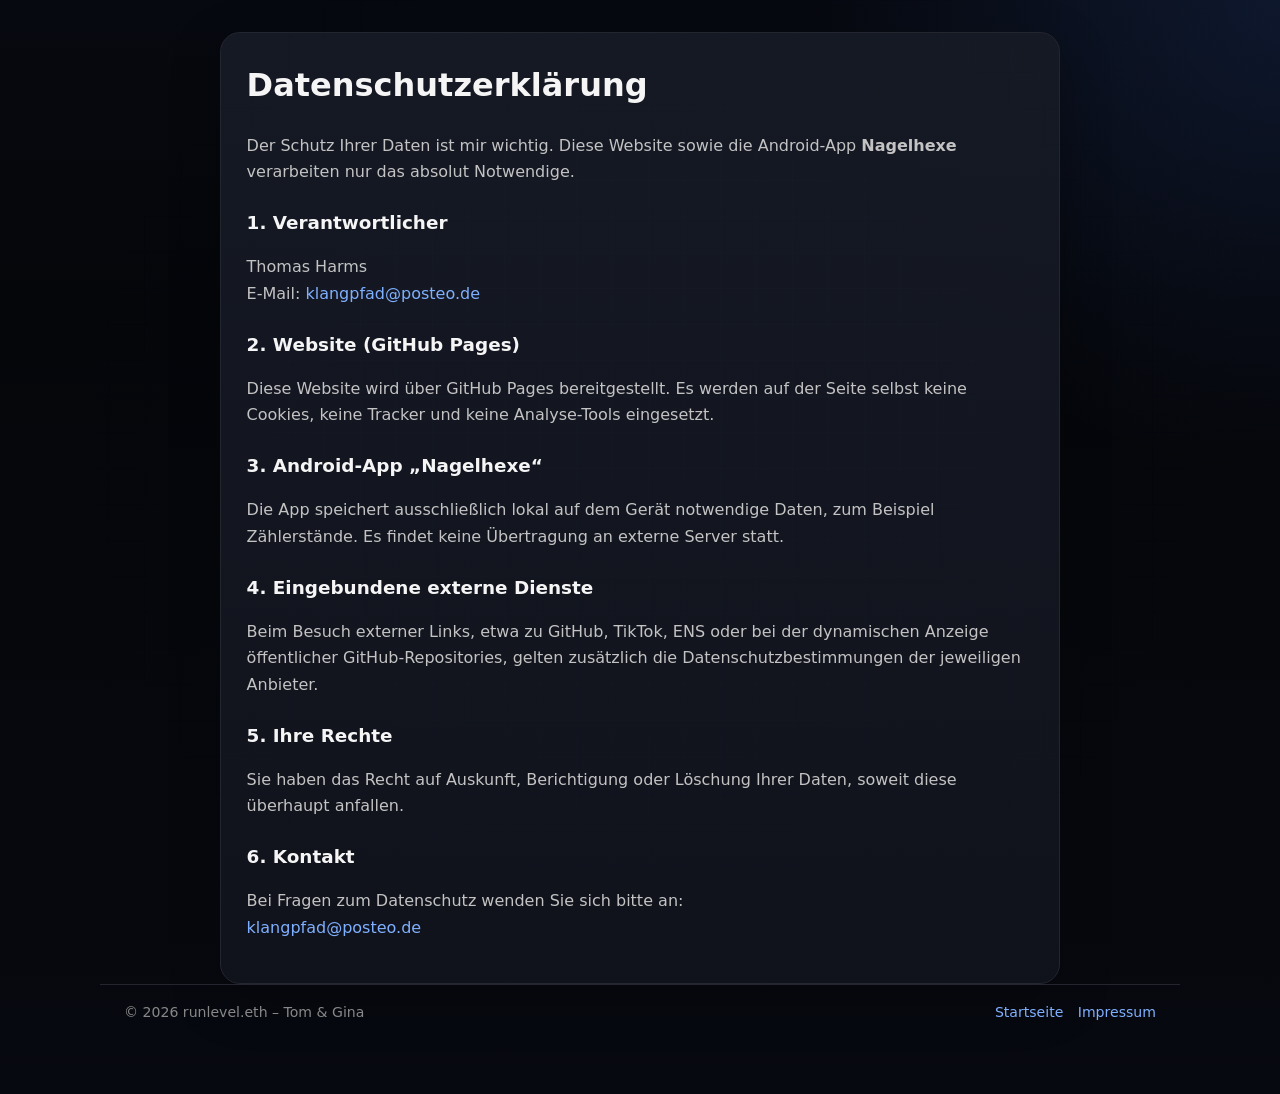
==== datenschutz.html @ 2c7cc748 "Add files via upload" ====
<!DOCTYPE html>
<html lang="de">
<head>
  <meta charset="UTF-8">
  <meta name="viewport" content="width=device-width, initial-scale=1">
  <title>Datenschutzerklärung – runlevel.eth</title>
  <meta name="robots" content="noindex,follow">
  <link rel="stylesheet" href="style.css">
</head>
<body class="legal">
  <div class="box">
    <h1>Datenschutzerklärung</h1>

    <p>
      Der Schutz Ihrer Daten ist mir wichtig. Diese Website sowie die Android-App <strong>Nagelhexe</strong> verarbeiten nur das absolut Notwendige.
    </p>

    <h2>1. Verantwortlicher</h2>
    <p>
      Thomas Harms<br>
      E-Mail: <a href="mailto:klangpfad@posteo.de">klangpfad@posteo.de</a>
    </p>

    <h2>2. Website (GitHub Pages)</h2>
    <p>
      Diese Website wird über GitHub Pages bereitgestellt. Es werden auf der Seite selbst keine Cookies, keine Tracker und keine Analyse-Tools eingesetzt.
    </p>

    <h2>3. Android-App „Nagelhexe“</h2>
    <p>
      Die App speichert ausschließlich lokal auf dem Gerät notwendige Daten, zum Beispiel Zählerstände. Es findet keine Übertragung an externe Server statt.
    </p>

    <h2>4. Eingebundene externe Dienste</h2>
    <p>
      Beim Besuch externer Links, etwa zu GitHub, TikTok, ENS oder bei der dynamischen Anzeige öffentlicher GitHub-Repositories, gelten zusätzlich die Datenschutzbestimmungen der jeweiligen Anbieter.
    </p>

    <h2>5. Ihre Rechte</h2>
    <p>
      Sie haben das Recht auf Auskunft, Berichtigung oder Löschung Ihrer Daten, soweit diese überhaupt anfallen.
    </p>

    <h2>6. Kontakt</h2>
    <p>
      Bei Fragen zum Datenschutz wenden Sie sich bitte an:<br>
      <a href="mailto:klangpfad@posteo.de">klangpfad@posteo.de</a>
    </p>
  </div>

  <footer>
    <div class="footer-row">
      <div>© <span id="year"></span> runlevel.eth – Tom &amp; Gina</div>
      <div class="footer-links">
        <a href="index.html">Startseite</a>
        <a href="impressum.html">Impressum</a>
      </div>
    </div>
  </footer>

  <script>
    document.getElementById('year').textContent = new Date().getFullYear();
  </script>
</body>
</html>
---- style.css ----
:root {
  --bg: #05060a;
  --bg-soft: #0b0e17;
  --panel: #11131c;
  --panel-2: #161a25;
  --line: #23252f;
  --text: #f5f5f5;
  --muted: #c3c3c3;
  --muted-2: #8f95a3;
  --accent: #7fb0ff;
  --accent-strong: #3f82ff;
  --glow: rgba(63, 130, 255, 0.18);
  --shadow: 0 16px 50px rgba(0, 0, 0, 0.25);
}

* {
  box-sizing: border-box;
}

html {
  scroll-behavior: smooth;
}

body {
  margin: 0;
  font-family: system-ui, -apple-system, BlinkMacSystemFont, "Segoe UI", sans-serif;
  background:
    radial-gradient(circle at top right, rgba(63, 130, 255, 0.12), transparent 28%),
    linear-gradient(180deg, #070910 0%, var(--bg) 28%, #070910 100%);
  color: var(--text);
}

body::before {
  content: "";
  position: fixed;
  inset: 0;
  pointer-events: none;
  background-image:
    linear-gradient(rgba(127, 176, 255, 0.045) 1px, transparent 1px),
    linear-gradient(90deg, rgba(127, 176, 255, 0.045) 1px, transparent 1px);
  background-size: 36px 36px;
  mask-image: radial-gradient(circle at center, black 38%, transparent 85%);
  opacity: 0.55;
}

header {
  position: relative;
  padding: 3rem 1.5rem 2rem;
  max-width: 1080px;
  margin: 0 auto;
  display: flex;
  flex-wrap: wrap;
  align-items: center;
  gap: 2.2rem;
}

.hero-text {
  flex: 1 1 320px;
}

.hero-text h1 {
  font-size: clamp(2.4rem, 6vw, 4rem);
  line-height: 1.03;
  letter-spacing: -0.03em;
  margin: 0 0 0.75rem;
}

.hero-text p {
  margin: 0.45rem 0;
  color: var(--muted);
  max-width: 60ch;
}

.hero-copy {
  font-size: 1.06rem;
}

.hero-actions,
.meta-row,
.card .links,
.contact-links,
.footer-links {
  display: flex;
  flex-wrap: wrap;
  gap: 0.75rem;
  align-items: center;
}

.hero-actions {
  margin-top: 1.2rem;
}

.badge,
.button,
.meta-pill,
.mini-tag,
.tag {
  display: inline-flex;
  align-items: center;
  gap: 0.4rem;
  border-radius: 999px;
  text-decoration: none;
}

.badge {
  padding: 0.25rem 0.8rem;
  border: 1px solid var(--accent-strong);
  font-size: 0.8rem;
  margin-bottom: 0.8rem;
  color: #c7d9ff;
  background: rgba(63, 130, 255, 0.08);
}

.button {
  padding: 0.68rem 1rem;
  border: 1px solid var(--line);
  color: var(--text);
  background: rgba(255, 255, 255, 0.02);
}

.button.primary {
  background: linear-gradient(135deg, rgba(63, 130, 255, 0.18), rgba(63, 130, 255, 0.08));
  border-color: rgba(127, 176, 255, 0.3);
}

.meta-row {
  margin-top: 1.4rem;
}

.meta-pill {
  padding: 0.42rem 0.75rem;
  font-size: 0.83rem;
  color: var(--muted);
  border: 1px solid var(--line);
  background: rgba(255, 255, 255, 0.02);
}

.hero-image {
  position: relative;
  flex: 0 0 260px;
  width: min(320px, 100%);
  border-radius: 28px;
  overflow: hidden;
  border: 1px solid rgba(127, 176, 255, 0.16);
  background: radial-gradient(circle at top, rgba(63, 130, 255, 0.22), #05060a 70%);
  box-shadow: var(--shadow);
}

.hero-image::after {
  content: "online";
  position: absolute;
  top: 14px;
  right: 14px;
  padding: 0.28rem 0.65rem;
  border-radius: 999px;
  background: rgba(5, 6, 10, 0.72);
  border: 1px solid rgba(127, 176, 255, 0.2);
  color: #d7e5ff;
  font-size: 0.76rem;
  backdrop-filter: blur(8px);
}

.hero-image img {
  display: block;
  width: 100%;
  height: auto;
}

main {
  max-width: 1080px;
  margin: 0 auto;
  padding: 0 1.5rem 3rem;
}

section {
  margin: 2rem 0;
}

.section-head {
  display: flex;
  justify-content: space-between;
  align-items: end;
  gap: 1rem;
  flex-wrap: wrap;
  margin-bottom: 0.9rem;
}

h2 {
  font-size: 1.5rem;
  margin: 0;
}

.section-note {
  color: var(--muted-2);
  font-size: 0.95rem;
}

.grid,
.stats,
.github-grid {
  display: grid;
  gap: 1.2rem;
}

.grid {
  grid-template-columns: repeat(auto-fit, minmax(240px, 1fr));
}

.stats {
  grid-template-columns: repeat(auto-fit, minmax(180px, 1fr));
}

.github-grid {
  grid-template-columns: repeat(auto-fit, minmax(260px, 1fr));
}

.card,
.terminal,
.repo-card,
.box {
  border-radius: 20px;
  background: linear-gradient(180deg, rgba(22, 26, 37, 0.95), rgba(17, 19, 28, 0.95));
  border: 1px solid var(--line);
  box-shadow: var(--shadow);
}

.card,
.repo-card {
  padding: 1.15rem 1.2rem;
}

.card h3,
.repo-card h3 {
  margin-top: 0;
  margin-bottom: 0.45rem;
  font-size: 1.08rem;
}

.card p,
.repo-card p,
.box p,
.box li {
  color: var(--muted);
}

.tag,
.mini-tag {
  padding: 0.2rem 0.55rem;
  background: rgba(255, 255, 255, 0.04);
  font-size: 0.76rem;
  color: #b6b6b6;
  margin-top: 0.45rem;
  border: 1px solid rgba(255, 255, 255, 0.04);
}

.mini-tag {
  margin-top: 0;
}

.card,
.repo-card,
.button,
.badge,
.meta-pill,
.tag,
.mini-tag,
.hero-image {
  transition: transform 0.18s ease, border-color 0.18s ease, background-color 0.18s ease, color 0.18s ease;
}

.card:hover,
.repo-card:hover,
.hero-image:hover {
  transform: translateY(-2px);
  border-color: rgba(127, 176, 255, 0.32);
}

.terminal {
  overflow: hidden;
}

.terminal-top {
  display: flex;
  align-items: center;
  justify-content: space-between;
  padding: 0.75rem 1rem;
  border-bottom: 1px solid var(--line);
  background: rgba(255, 255, 255, 0.02);
}

.terminal-dots {
  display: flex;
  gap: 0.35rem;
}

.terminal-dots span {
  width: 11px;
  height: 11px;
  border-radius: 50%;
  background: rgba(255, 255, 255, 0.16);
}

.terminal-title {
  font-size: 0.82rem;
  color: var(--muted-2);
}

.terminal-body {
  margin: 0;
  padding: 1.1rem 1rem 1.25rem;
  font: 0.95rem/1.75 "SFMono-Regular", Consolas, "Liberation Mono", Menlo, monospace;
  color: #d9e7ff;
  white-space: pre-wrap;
}

.prompt {
  color: #86b4ff;
}

.stats .card p {
  margin: 0.2rem 0 0;
}

.stat-value {
  font-size: 1.65rem;
  font-weight: 700;
  color: var(--text);
}

.muted {
  color: var(--muted-2);
}

.repo-card .repo-top {
  display: flex;
  justify-content: space-between;
  gap: 0.8rem;
  align-items: start;
  margin-bottom: 0.45rem;
}

.repo-meta {
  display: flex;
  flex-wrap: wrap;
  gap: 0.5rem;
  margin-top: 0.8rem;
}

.contact-card {
  display: grid;
  gap: 0.8rem;
}

.contact-card p {
  margin: 0;
}

footer {
  border-top: 1px solid var(--line);
  padding: 1rem 1.5rem 2.4rem;
  max-width: 1080px;
  margin: 0 auto;
  font-size: 0.88rem;
  color: #888;
}

.footer-row {
  display: flex;
  flex-wrap: wrap;
  gap: 0.8rem;
  align-items: center;
  justify-content: space-between;
}

.footer-links {
  gap: 0.9rem;
}

a {
  color: var(--accent);
  text-decoration: none;
}

a:hover {
  color: #a9c6ff;
  text-decoration: underline;
  text-decoration-thickness: 2px;
}

a:focus-visible {
  outline: 2px solid var(--accent-strong);
  outline-offset: 3px;
  border-radius: 4px;
}

body.legal {
  padding: 2rem 1rem;
  line-height: 1.65;
}

body.legal::before {
  opacity: 0.3;
}

.box {
  max-width: 840px;
  margin: 0 auto;
  padding: 1.6rem;
}

.box h1 {
  margin-top: 0;
}

.box h2 {
  margin-top: 1.4rem;
  font-size: 1.15rem;
}

.box ul {
  padding-left: 1.25rem;
}

.small {
  font-size: 0.92rem;
}

@media (max-width: 720px) {
  header {
    padding-top: 2rem;
  }

  .footer-row,
  .section-head,
  .repo-card .repo-top {
    align-items: flex-start;
  }
}

@media (prefers-reduced-motion: reduce) {
  html {
    scroll-behavior: auto;
  }

  *,
  *::before,
  *::after {
    transition: none !important;
  }
}
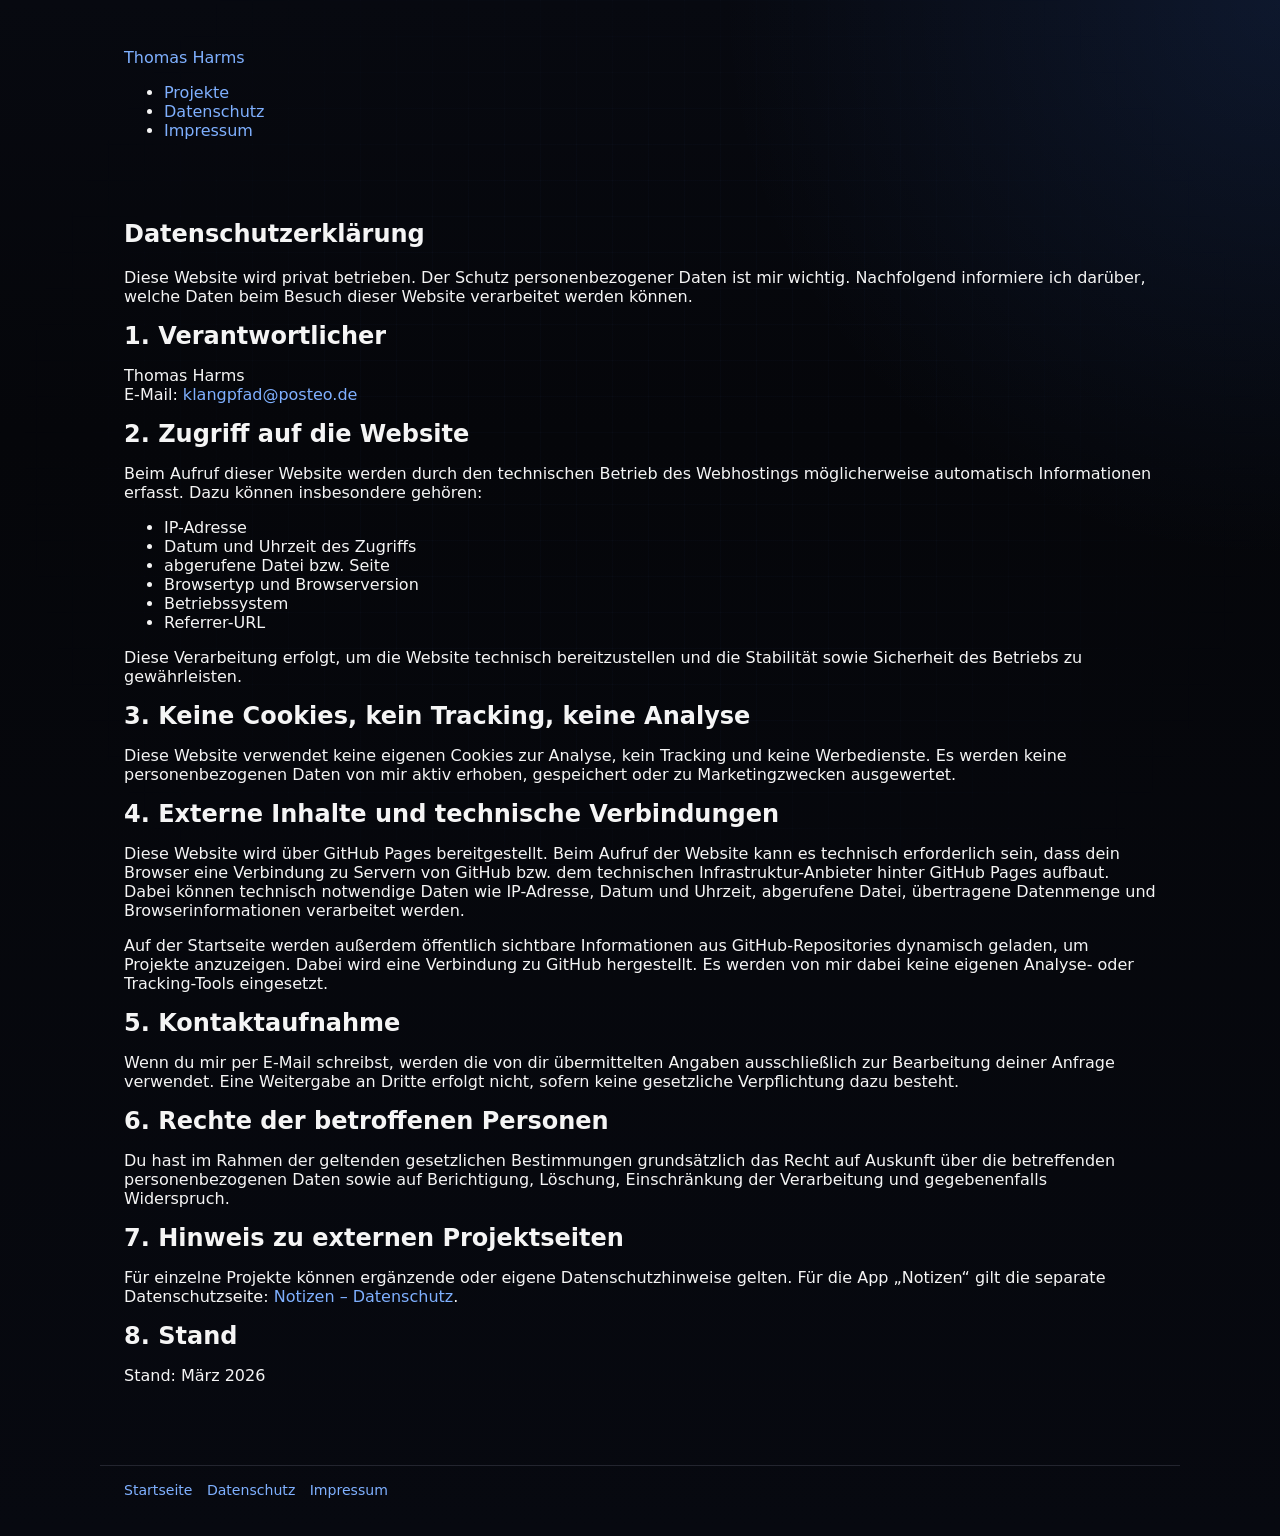
==== commit 0fac8bf4: "Add files via upload" ====
--- a/datenschutz.html
+++ b/datenschutz.html
@@ -2,64 +2,116 @@
 <html lang="de">
 <head>
   <meta charset="UTF-8">
-  <meta name="viewport" content="width=device-width, initial-scale=1">
-  <title>Datenschutzerklärung – runlevel.eth</title>
-  <meta name="robots" content="noindex,follow">
+  <meta name="viewport" content="width=device-width, initial-scale=1.0">
+  <title>Datenschutz – Thomas Harms</title>
+  <meta name="description" content="Datenschutzhinweise zur privaten Website von Thomas Harms.">
   <link rel="stylesheet" href="style.css">
 </head>
-<body class="legal">
-  <div class="box">
-    <h1>Datenschutzerklärung</h1>
+<body>
+  <header class="site-header">
+    <div class="container">
+      <nav class="site-nav" aria-label="Hauptnavigation">
+        <a class="logo" href="index.html">Thomas Harms</a>
+        <ul class="nav-links">
+          <li><a href="index.html#projekte">Projekte</a></li>
+          <li><a href="datenschutz.html" aria-current="page">Datenschutz</a></li>
+          <li><a href="impressum.html">Impressum</a></li>
+        </ul>
+      </nav>
+    </div>
+  </header>
 
-    <p>
-      Der Schutz Ihrer Daten ist mir wichtig. Diese Website sowie die Android-App <strong>Nagelhexe</strong> verarbeiten nur das absolut Notwendige.
-    </p>
+  <main class="container content-page">
+    <section class="panel">
+      <h1>Datenschutzerklärung</h1>
 
-    <h2>1. Verantwortlicher</h2>
-    <p>
-      Thomas Harms<br>
-      E-Mail: <a href="mailto:klangpfad@posteo.de">klangpfad@posteo.de</a>
-    </p>
+      <p>
+        Diese Website wird privat betrieben. Der Schutz personenbezogener Daten ist mir wichtig.
+        Nachfolgend informiere ich darüber, welche Daten beim Besuch dieser Website
+        verarbeitet werden können.
+      </p>
 
-    <h2>2. Website (GitHub Pages)</h2>
-    <p>
-      Diese Website wird über GitHub Pages bereitgestellt. Es werden auf der Seite selbst keine Cookies, keine Tracker und keine Analyse-Tools eingesetzt.
-    </p>
+      <h2>1. Verantwortlicher</h2>
+      <p>
+        Thomas Harms<br>
+        E-Mail:
+        <a href="mailto:klangpfad@posteo.de">klangpfad@posteo.de</a>
+      </p>
 
-    <h2>3. Android-App „Nagelhexe“</h2>
-    <p>
-      Die App speichert ausschließlich lokal auf dem Gerät notwendige Daten, zum Beispiel Zählerstände. Es findet keine Übertragung an externe Server statt.
-    </p>
+      <h2>2. Zugriff auf die Website</h2>
+      <p>
+        Beim Aufruf dieser Website werden durch den technischen Betrieb des Webhostings
+        möglicherweise automatisch Informationen erfasst. Dazu können insbesondere gehören:
+      </p>
 
-    <h2>4. Eingebundene externe Dienste</h2>
-    <p>
-      Beim Besuch externer Links, etwa zu GitHub, TikTok, ENS oder bei der dynamischen Anzeige öffentlicher GitHub-Repositories, gelten zusätzlich die Datenschutzbestimmungen der jeweiligen Anbieter.
-    </p>
+      <ul>
+        <li>IP-Adresse</li>
+        <li>Datum und Uhrzeit des Zugriffs</li>
+        <li>abgerufene Datei bzw. Seite</li>
+        <li>Browsertyp und Browserversion</li>
+        <li>Betriebssystem</li>
+        <li>Referrer-URL</li>
+      </ul>
 
-    <h2>5. Ihre Rechte</h2>
-    <p>
-      Sie haben das Recht auf Auskunft, Berichtigung oder Löschung Ihrer Daten, soweit diese überhaupt anfallen.
-    </p>
+      <p>
+        Diese Verarbeitung erfolgt, um die Website technisch bereitzustellen und die Stabilität
+        sowie Sicherheit des Betriebs zu gewährleisten.
+      </p>
 
-    <h2>6. Kontakt</h2>
-    <p>
-      Bei Fragen zum Datenschutz wenden Sie sich bitte an:<br>
-      <a href="mailto:klangpfad@posteo.de">klangpfad@posteo.de</a>
-    </p>
-  </div>
+      <h2>3. Keine Cookies, kein Tracking, keine Analyse</h2>
+      <p>
+        Diese Website verwendet keine eigenen Cookies zur Analyse, kein Tracking und keine
+        Werbedienste. Es werden keine personenbezogenen Daten von mir aktiv erhoben,
+        gespeichert oder zu Marketingzwecken ausgewertet.
+      </p>
 
-  <footer>
-    <div class="footer-row">
-      <div>© <span id="year"></span> runlevel.eth – Tom &amp; Gina</div>
-      <div class="footer-links">
-        <a href="index.html">Startseite</a>
-        <a href="impressum.html">Impressum</a>
-      </div>
+      <h2>4. Externe Inhalte und technische Verbindungen</h2>
+      <p>
+        Diese Website wird über GitHub Pages bereitgestellt. Beim Aufruf der Website
+        kann es technisch erforderlich sein, dass dein Browser eine Verbindung zu Servern
+        von GitHub bzw. dem technischen Infrastruktur-Anbieter hinter GitHub Pages aufbaut.
+        Dabei können technisch notwendige Daten wie IP-Adresse, Datum und Uhrzeit,
+        abgerufene Datei, übertragene Datenmenge und Browserinformationen verarbeitet werden.
+      </p>
+
+      <p>
+        Auf der Startseite werden außerdem öffentlich sichtbare Informationen aus GitHub-Repositories
+        dynamisch geladen, um Projekte anzuzeigen. Dabei wird eine Verbindung zu GitHub hergestellt.
+        Es werden von mir dabei keine eigenen Analyse- oder Tracking-Tools eingesetzt.
+      </p>
+
+      <h2>5. Kontaktaufnahme</h2>
+      <p>
+        Wenn du mir per E-Mail schreibst, werden die von dir übermittelten Angaben ausschließlich
+        zur Bearbeitung deiner Anfrage verwendet. Eine Weitergabe an Dritte erfolgt nicht,
+        sofern keine gesetzliche Verpflichtung dazu besteht.
+      </p>
+
+      <h2>6. Rechte der betroffenen Personen</h2>
+      <p>
+        Du hast im Rahmen der geltenden gesetzlichen Bestimmungen grundsätzlich das Recht auf
+        Auskunft über die betreffenden personenbezogenen Daten sowie auf Berichtigung,
+        Löschung, Einschränkung der Verarbeitung und gegebenenfalls Widerspruch.
+      </p>
+
+      <h2>7. Hinweis zu externen Projektseiten</h2>
+      <p>
+        Für einzelne Projekte können ergänzende oder eigene Datenschutzhinweise gelten.
+        Für die App „Notizen“ gilt die separate Datenschutzseite:
+        <a href="notizen-datenschutz.html">Notizen – Datenschutz</a>.
+      </p>
+
+      <h2>8. Stand</h2>
+      <p>Stand: März 2026</p>
+    </section>
+  </main>
+
+  <footer class="site-footer">
+    <div class="container footer-links">
+      <a href="index.html">Startseite</a>
+      <a href="datenschutz.html" aria-current="page">Datenschutz</a>
+      <a href="impressum.html">Impressum</a>
     </div>
   </footer>
-
-  <script>
-    document.getElementById('year').textContent = new Date().getFullYear();
-  </script>
 </body>
-</html>
+</html>
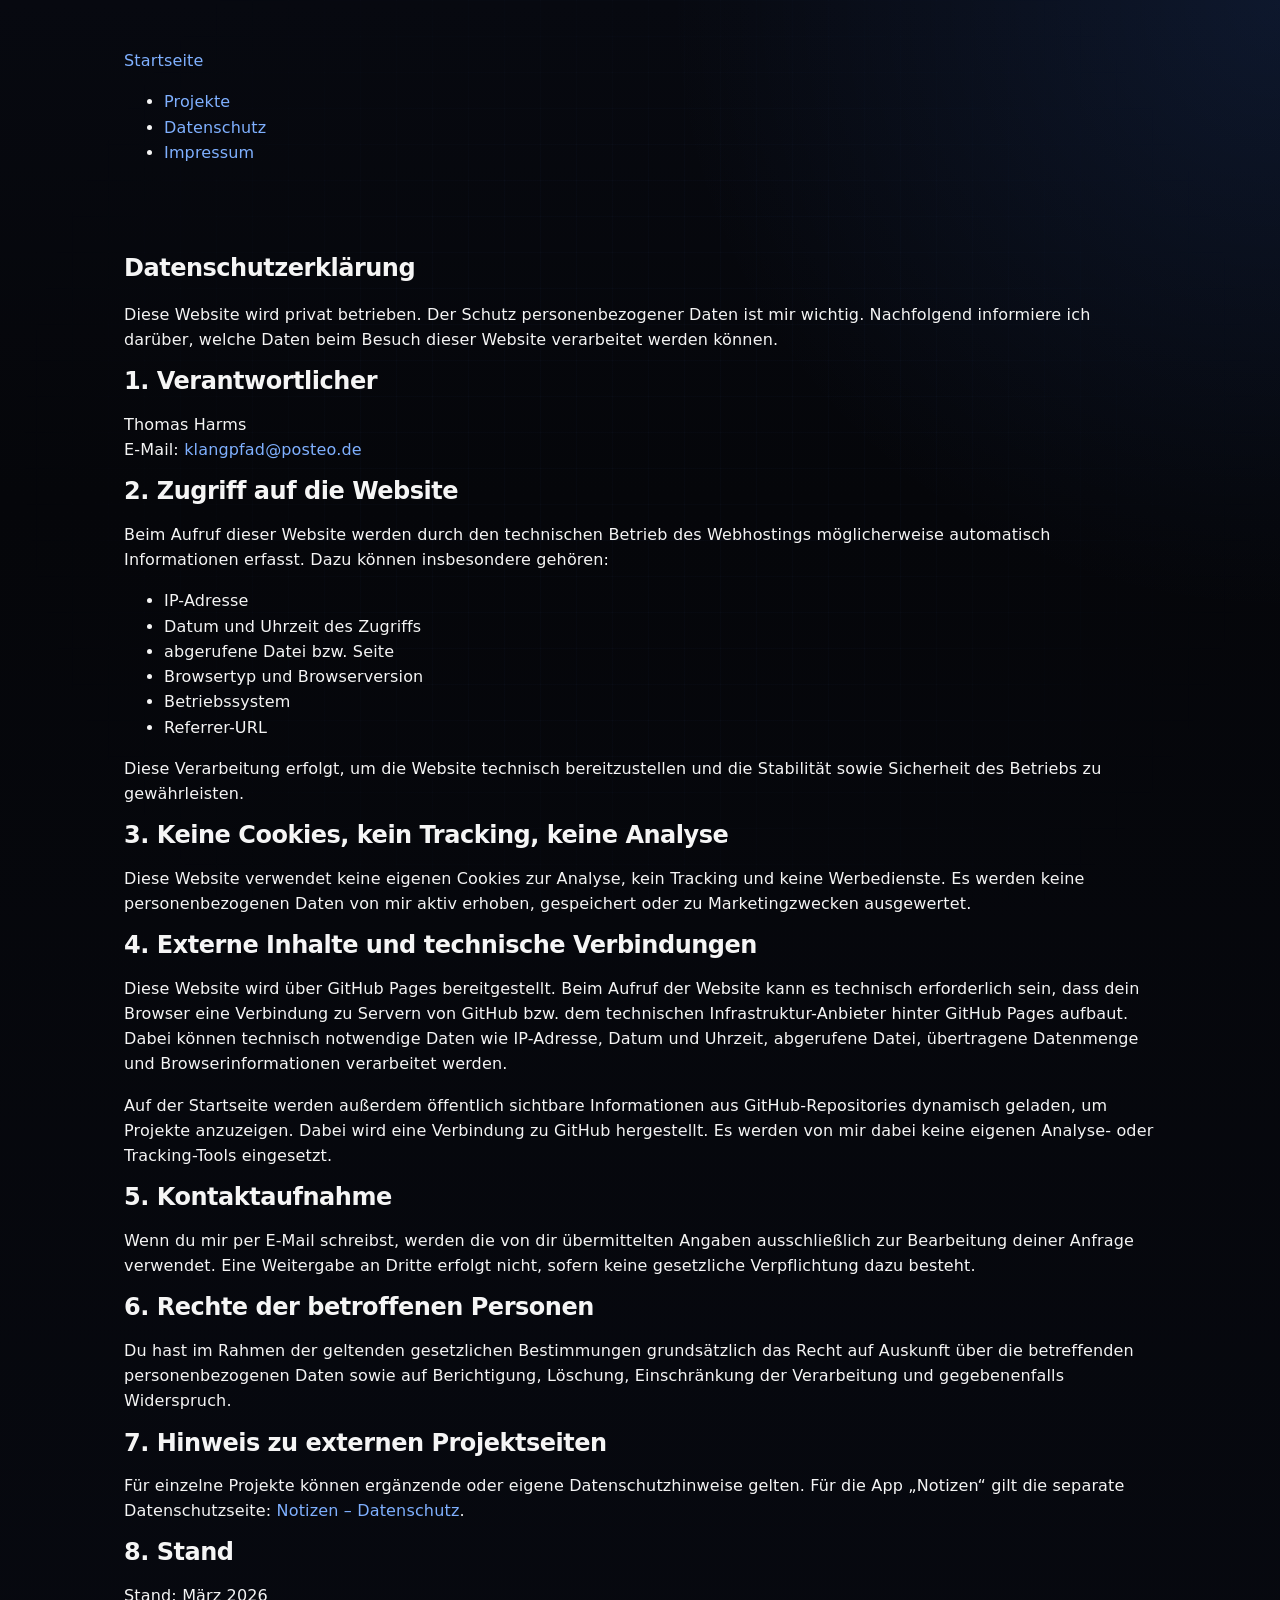
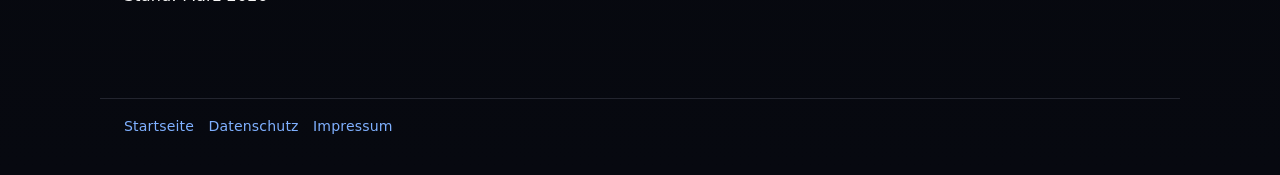
==== commit c384e79c: "Add files via upload" ====
--- a/datenschutz.html
+++ b/datenschutz.html
@@ -11,7 +11,7 @@
   <header class="site-header">
     <div class="container">
       <nav class="site-nav" aria-label="Hauptnavigation">
-        <a class="logo" href="index.html">Thomas Harms</a>
+        <a class="logo" href="index.html">Startseite</a>
         <ul class="nav-links">
           <li><a href="index.html#projekte">Projekte</a></li>
           <li><a href="datenschutz.html" aria-current="page">Datenschutz</a></li>
--- a/style.css
+++ b/style.css
@@ -1,450 +1,865 @@
-:root {
-  --bg: #05060a;
-  --bg-soft: #0b0e17;
-  --panel: #11131c;
-  --panel-2: #161a25;
-  --line: #23252f;
-  --text: #f5f5f5;
-  --muted: #c3c3c3;
-  --muted-2: #8f95a3;
-  --accent: #7fb0ff;
-  --accent-strong: #3f82ff;
-  --glow: rgba(63, 130, 255, 0.18);
-  --shadow: 0 16px 50px rgba(0, 0, 0, 0.25);
-}
-
-* {
-  box-sizing: border-box;
-}
-
-html {
-  scroll-behavior: smooth;
-}
-
-body {
-  margin: 0;
-  font-family: system-ui, -apple-system, BlinkMacSystemFont, "Segoe UI", sans-serif;
-  background:
-    radial-gradient(circle at top right, rgba(63, 130, 255, 0.12), transparent 28%),
-    linear-gradient(180deg, #070910 0%, var(--bg) 28%, #070910 100%);
-  color: var(--text);
-}
-
-body::before {
-  content: "";
-  position: fixed;
-  inset: 0;
-  pointer-events: none;
-  background-image:
-    linear-gradient(rgba(127, 176, 255, 0.045) 1px, transparent 1px),
-    linear-gradient(90deg, rgba(127, 176, 255, 0.045) 1px, transparent 1px);
-  background-size: 36px 36px;
-  mask-image: radial-gradient(circle at center, black 38%, transparent 85%);
-  opacity: 0.55;
-}
-
-header {
-  position: relative;
-  padding: 3rem 1.5rem 2rem;
-  max-width: 1080px;
-  margin: 0 auto;
-  display: flex;
-  flex-wrap: wrap;
-  align-items: center;
-  gap: 2.2rem;
-}
-
-.hero-text {
-  flex: 1 1 320px;
-}
-
-.hero-text h1 {
-  font-size: clamp(2.4rem, 6vw, 4rem);
-  line-height: 1.03;
-  letter-spacing: -0.03em;
-  margin: 0 0 0.75rem;
-}
-
-.hero-text p {
-  margin: 0.45rem 0;
-  color: var(--muted);
-  max-width: 60ch;
-}
-
-.hero-copy {
-  font-size: 1.06rem;
-}
-
-.hero-actions,
-.meta-row,
-.card .links,
-.contact-links,
-.footer-links {
-  display: flex;
-  flex-wrap: wrap;
-  gap: 0.75rem;
-  align-items: center;
-}
-
-.hero-actions {
-  margin-top: 1.2rem;
-}
-
-.badge,
-.button,
-.meta-pill,
-.mini-tag,
-.tag {
-  display: inline-flex;
-  align-items: center;
-  gap: 0.4rem;
-  border-radius: 999px;
-  text-decoration: none;
-}
-
-.badge {
-  padding: 0.25rem 0.8rem;
-  border: 1px solid var(--accent-strong);
-  font-size: 0.8rem;
-  margin-bottom: 0.8rem;
-  color: #c7d9ff;
-  background: rgba(63, 130, 255, 0.08);
-}
-
-.button {
-  padding: 0.68rem 1rem;
-  border: 1px solid var(--line);
-  color: var(--text);
-  background: rgba(255, 255, 255, 0.02);
-}
-
-.button.primary {
-  background: linear-gradient(135deg, rgba(63, 130, 255, 0.18), rgba(63, 130, 255, 0.08));
-  border-color: rgba(127, 176, 255, 0.3);
-}
-
-.meta-row {
-  margin-top: 1.4rem;
-}
-
-.meta-pill {
-  padding: 0.42rem 0.75rem;
-  font-size: 0.83rem;
-  color: var(--muted);
-  border: 1px solid var(--line);
-  background: rgba(255, 255, 255, 0.02);
-}
-
-.hero-image {
-  position: relative;
-  flex: 0 0 260px;
-  width: min(320px, 100%);
-  border-radius: 28px;
-  overflow: hidden;
-  border: 1px solid rgba(127, 176, 255, 0.16);
-  background: radial-gradient(circle at top, rgba(63, 130, 255, 0.22), #05060a 70%);
-  box-shadow: var(--shadow);
-}
-
-.hero-image::after {
-  content: "online";
-  position: absolute;
-  top: 14px;
-  right: 14px;
-  padding: 0.28rem 0.65rem;
-  border-radius: 999px;
-  background: rgba(5, 6, 10, 0.72);
-  border: 1px solid rgba(127, 176, 255, 0.2);
-  color: #d7e5ff;
-  font-size: 0.76rem;
-  backdrop-filter: blur(8px);
-}
-
-.hero-image img {
-  display: block;
-  width: 100%;
-  height: auto;
-}
-
-main {
-  max-width: 1080px;
-  margin: 0 auto;
-  padding: 0 1.5rem 3rem;
-}
-
-section {
-  margin: 2rem 0;
-}
-
-.section-head {
-  display: flex;
-  justify-content: space-between;
-  align-items: end;
-  gap: 1rem;
-  flex-wrap: wrap;
-  margin-bottom: 0.9rem;
-}
-
-h2 {
-  font-size: 1.5rem;
-  margin: 0;
-}
-
-.section-note {
-  color: var(--muted-2);
-  font-size: 0.95rem;
-}
-
-.grid,
-.stats,
-.github-grid {
-  display: grid;
-  gap: 1.2rem;
-}
-
-.grid {
-  grid-template-columns: repeat(auto-fit, minmax(240px, 1fr));
-}
-
-.stats {
-  grid-template-columns: repeat(auto-fit, minmax(180px, 1fr));
-}
-
-.github-grid {
-  grid-template-columns: repeat(auto-fit, minmax(260px, 1fr));
-}
-
-.card,
-.terminal,
-.repo-card,
-.box {
-  border-radius: 20px;
-  background: linear-gradient(180deg, rgba(22, 26, 37, 0.95), rgba(17, 19, 28, 0.95));
-  border: 1px solid var(--line);
-  box-shadow: var(--shadow);
-}
-
-.card,
-.repo-card {
-  padding: 1.15rem 1.2rem;
-}
-
-.card h3,
-.repo-card h3 {
-  margin-top: 0;
-  margin-bottom: 0.45rem;
-  font-size: 1.08rem;
-}
-
-.card p,
-.repo-card p,
-.box p,
-.box li {
-  color: var(--muted);
-}
-
-.tag,
-.mini-tag {
-  padding: 0.2rem 0.55rem;
-  background: rgba(255, 255, 255, 0.04);
-  font-size: 0.76rem;
-  color: #b6b6b6;
-  margin-top: 0.45rem;
-  border: 1px solid rgba(255, 255, 255, 0.04);
-}
-
-.mini-tag {
-  margin-top: 0;
-}
-
-.card,
-.repo-card,
-.button,
-.badge,
-.meta-pill,
-.tag,
-.mini-tag,
-.hero-image {
-  transition: transform 0.18s ease, border-color 0.18s ease, background-color 0.18s ease, color 0.18s ease;
-}
-
-.card:hover,
-.repo-card:hover,
-.hero-image:hover {
-  transform: translateY(-2px);
-  border-color: rgba(127, 176, 255, 0.32);
-}
-
-.terminal {
-  overflow: hidden;
-}
-
-.terminal-top {
-  display: flex;
-  align-items: center;
-  justify-content: space-between;
-  padding: 0.75rem 1rem;
-  border-bottom: 1px solid var(--line);
-  background: rgba(255, 255, 255, 0.02);
-}
-
-.terminal-dots {
-  display: flex;
-  gap: 0.35rem;
-}
-
-.terminal-dots span {
-  width: 11px;
-  height: 11px;
-  border-radius: 50%;
-  background: rgba(255, 255, 255, 0.16);
-}
-
-.terminal-title {
-  font-size: 0.82rem;
-  color: var(--muted-2);
-}
-
-.terminal-body {
-  margin: 0;
-  padding: 1.1rem 1rem 1.25rem;
-  font: 0.95rem/1.75 "SFMono-Regular", Consolas, "Liberation Mono", Menlo, monospace;
-  color: #d9e7ff;
-  white-space: pre-wrap;
-}
-
-.prompt {
-  color: #86b4ff;
-}
-
-.stats .card p {
-  margin: 0.2rem 0 0;
-}
-
-.stat-value {
-  font-size: 1.65rem;
-  font-weight: 700;
-  color: var(--text);
-}
-
-.muted {
-  color: var(--muted-2);
-}
-
-.repo-card .repo-top {
-  display: flex;
-  justify-content: space-between;
-  gap: 0.8rem;
-  align-items: start;
-  margin-bottom: 0.45rem;
-}
-
-.repo-meta {
-  display: flex;
-  flex-wrap: wrap;
-  gap: 0.5rem;
-  margin-top: 0.8rem;
-}
-
-.contact-card {
-  display: grid;
-  gap: 0.8rem;
-}
-
-.contact-card p {
-  margin: 0;
-}
-
-footer {
-  border-top: 1px solid var(--line);
-  padding: 1rem 1.5rem 2.4rem;
-  max-width: 1080px;
-  margin: 0 auto;
-  font-size: 0.88rem;
-  color: #888;
-}
-
-.footer-row {
-  display: flex;
-  flex-wrap: wrap;
-  gap: 0.8rem;
-  align-items: center;
-  justify-content: space-between;
-}
-
-.footer-links {
-  gap: 0.9rem;
-}
-
-a {
-  color: var(--accent);
-  text-decoration: none;
-}
-
-a:hover {
-  color: #a9c6ff;
-  text-decoration: underline;
-  text-decoration-thickness: 2px;
-}
-
-a:focus-visible {
-  outline: 2px solid var(--accent-strong);
-  outline-offset: 3px;
-  border-radius: 4px;
-}
-
-body.legal {
-  padding: 2rem 1rem;
-  line-height: 1.65;
-}
-
-body.legal::before {
-  opacity: 0.3;
-}
-
-.box {
-  max-width: 840px;
-  margin: 0 auto;
-  padding: 1.6rem;
-}
-
-.box h1 {
-  margin-top: 0;
-}
-
-.box h2 {
-  margin-top: 1.4rem;
-  font-size: 1.15rem;
-}
-
-.box ul {
-  padding-left: 1.25rem;
-}
-
-.small {
-  font-size: 0.92rem;
-}
-
-@media (max-width: 720px) {
-  header {
-    padding-top: 2rem;
-  }
-
-  .footer-row,
-  .section-head,
-  .repo-card .repo-top {
-    align-items: flex-start;
-  }
-}
-
-@media (prefers-reduced-motion: reduce) {
-  html {
-    scroll-behavior: auto;
-  }
-
-  *,
-  *::before,
-  *::after {
-    transition: none !important;
-  }
-}
+:root {
+  --bg: #05060a;
+  --bg-soft: #0b0e17;
+  --panel: #11131c;
+  --panel-2: #161a25;
+  --line: #23252f;
+  --text: #f5f5f5;
+  --muted: #c2cad8;
+  --muted-2: #98a0af;
+  --accent: #7fb0ff;
+  --accent-strong: #3f82ff;
+  --glow: rgba(63, 130, 255, 0.18);
+  --shadow: 0 16px 50px rgba(0, 0, 0, 0.25);
+  --mouse-x: 50vw;
+  --mouse-y: 50vh;
+}
+
+* {
+  box-sizing: border-box;
+}
+
+html {
+  scroll-behavior: smooth;
+}
+
+body {
+  margin: 0;
+  font-family: system-ui, -apple-system, BlinkMacSystemFont, "Segoe UI", sans-serif;
+  line-height: 1.58;
+  letter-spacing: 0.01em;
+  text-rendering: optimizeLegibility;
+  -webkit-font-smoothing: antialiased;
+  -moz-osx-font-smoothing: grayscale;
+  background:
+    radial-gradient(circle at top right, rgba(63, 130, 255, 0.12), transparent 28%),
+    linear-gradient(180deg, #070910 0%, var(--bg) 28%, #070910 100%);
+  color: var(--text);
+}
+
+body::before {
+  content: "";
+  position: fixed;
+  inset: 0;
+  pointer-events: none;
+  background-image:
+    linear-gradient(rgba(127, 176, 255, 0.045) 1px, transparent 1px),
+    linear-gradient(90deg, rgba(127, 176, 255, 0.045) 1px, transparent 1px);
+  background-size: 36px 36px;
+  mask-image: radial-gradient(circle at center, black 38%, transparent 85%);
+  opacity: 0.55;
+  z-index: 0;
+}
+
+body::after {
+  content: "";
+  position: fixed;
+  inset: 0;
+  pointer-events: none;
+  background: radial-gradient(
+    560px circle at var(--mouse-x) var(--mouse-y),
+    rgba(127, 176, 255, 0.08),
+    transparent 42%
+  );
+  opacity: 0;
+  transition: opacity 0.3s ease;
+  z-index: 0;
+}
+
+body.js-enhanced.has-fine-pointer:hover::after {
+  opacity: 1;
+}
+
+header,
+main,
+footer,
+#runlevel-console {
+  position: relative;
+  z-index: 1;
+}
+
+header {
+  position: relative;
+  padding: 3rem 1.5rem 2rem;
+  max-width: 1080px;
+  margin: 0 auto;
+  display: flex;
+  flex-wrap: wrap;
+  align-items: center;
+  gap: 2.2rem;
+}
+
+.hero-text {
+  flex: 1 1 320px;
+}
+
+.hero-text h1 {
+  font-size: clamp(2.4rem, 6vw, 4rem);
+  line-height: 1.03;
+  letter-spacing: -0.03em;
+  margin: 0 0 0.75rem;
+}
+
+.hero-text p {
+  margin: 0.5rem 0;
+  color: var(--muted);
+  max-width: 60ch;
+  line-height: 1.68;
+}
+
+.hero-copy {
+  font-size: 1.08rem;
+  line-height: 1.72;
+  color: #d7dfec;
+}
+
+.hero-actions,
+.meta-row,
+.card .links,
+.repo-card .links,
+.contact-links,
+.footer-links {
+  display: flex;
+  flex-wrap: wrap;
+  gap: 0.75rem;
+  align-items: center;
+}
+
+.hero-actions {
+  margin-top: 1.2rem;
+}
+
+.badge,
+.button,
+.meta-pill,
+.mini-tag,
+.tag {
+  display: inline-flex;
+  align-items: center;
+  gap: 0.4rem;
+  border-radius: 999px;
+  text-decoration: none;
+}
+
+.badge {
+  padding: 0.25rem 0.8rem;
+  border: 1px solid var(--accent-strong);
+  font-size: 0.8rem;
+  margin-bottom: 0.8rem;
+  color: #c7d9ff;
+  background: rgba(63, 130, 255, 0.08);
+}
+
+.button {
+  padding: 0.68rem 1rem;
+  border: 1px solid var(--line);
+  color: var(--text);
+  background: rgba(255, 255, 255, 0.02);
+}
+
+.button.primary {
+  background: linear-gradient(135deg, rgba(63, 130, 255, 0.18), rgba(63, 130, 255, 0.08));
+  border-color: rgba(127, 176, 255, 0.3);
+}
+
+.meta-row {
+  margin-top: 1.4rem;
+}
+
+.meta-pill {
+  padding: 0.42rem 0.75rem;
+  font-size: 0.83rem;
+  color: var(--muted);
+  border: 1px solid var(--line);
+  background: rgba(255, 255, 255, 0.02);
+}
+
+.hero-image {
+  position: relative;
+  flex: 0 0 280px;
+  width: min(320px, 100%);
+  border-radius: 28px;
+  overflow: hidden;
+  border: 1px solid rgba(127, 176, 255, 0.16);
+  background: radial-gradient(circle at top, rgba(63, 130, 255, 0.22), #05060a 70%);
+  box-shadow: var(--shadow);
+}
+
+.hero-image::after {
+  content: "online";
+  position: absolute;
+  top: 12px;
+  right: 12px;
+  padding: 0.28rem 0.65rem;
+  border-radius: 999px;
+  background: rgba(5, 6, 10, 0.72);
+  border: 1px solid rgba(127, 176, 255, 0.2);
+  color: #d7e5ff;
+  font-size: 0.76rem;
+  backdrop-filter: blur(8px);
+}
+
+.hero-image img {
+  display: block;
+  width: 100%;
+  height: auto;
+}
+
+main {
+  max-width: 1080px;
+  margin: 0 auto;
+  padding: 0 1.5rem 3rem;
+}
+
+section {
+  margin: 2.6rem 0;
+}
+
+.js-enhanced .reveal-on-scroll {
+  opacity: 0;
+  transform: translateY(18px);
+  transition:
+    opacity 0.65s ease,
+    transform 0.65s ease;
+}
+
+.js-enhanced .reveal-on-scroll.visible {
+  opacity: 1;
+  transform: translateY(0);
+}
+
+.section-head {
+  display: flex;
+  justify-content: space-between;
+  align-items: end;
+  gap: 1rem;
+  flex-wrap: wrap;
+  margin-bottom: 1.1rem;
+}
+
+h1,
+h2,
+h3 {
+  letter-spacing: -0.02em;
+  line-height: 1.14;
+}
+
+h2 {
+  font-size: 1.5rem;
+  margin: 0;
+}
+
+h3 {
+  line-height: 1.24;
+}
+
+.section-note {
+  color: var(--muted-2);
+  font-size: 0.95rem;
+  letter-spacing: 0.01em;
+}
+
+.grid,
+.stats,
+.github-grid,
+.soundtrack-grid {
+  display: grid;
+  gap: 1.2rem;
+}
+
+.grid {
+  grid-template-columns: repeat(auto-fit, minmax(240px, 1fr));
+  align-items: stretch;
+}
+
+.stats {
+  grid-template-columns: repeat(auto-fit, minmax(180px, 1fr));
+}
+
+.github-grid {
+  grid-template-columns: repeat(auto-fit, minmax(260px, 1fr));
+}
+
+.soundtrack-grid {
+  grid-template-columns: repeat(auto-fit, minmax(240px, 1fr));
+  align-items: stretch;
+}
+
+.card,
+.terminal,
+.repo-card,
+.box {
+  border-radius: 20px;
+  background: linear-gradient(180deg, rgba(22, 26, 37, 0.95), rgba(17, 19, 28, 0.95));
+  border: 1px solid var(--line);
+  box-shadow: var(--shadow);
+}
+
+.card,
+.repo-card {
+  padding: 1.15rem 1.2rem;
+}
+
+.grid .card,
+.soundtrack-grid .card,
+.repo-card {
+  display: flex;
+  flex-direction: column;
+  min-height: 220px;
+  height: 100%;
+}
+
+.card h3,
+.repo-card h3 {
+  margin-top: 0;
+  margin-bottom: 0.45rem;
+  font-size: 1.08rem;
+}
+
+.card p,
+.repo-card p,
+.box p,
+.box li {
+  color: var(--muted);
+  line-height: 1.66;
+}
+
+.card p,
+.repo-card p {
+  max-width: 58ch;
+}
+
+.quote-box p {
+  max-width: none;
+}
+
+.grid .card p,
+.soundtrack-grid .card p {
+  line-height: 1.66;
+}
+
+.grid .card p:not(.links),
+.soundtrack-grid .card p:not(.links) {
+  margin-bottom: 0.75rem;
+}
+
+.grid .card p.links {
+  margin-top: auto;
+  margin-bottom: 0.45rem;
+}
+
+.grid .card .tag {
+  margin-top: 0;
+}
+
+.tag,
+.mini-tag {
+  padding: 0.16rem 0.5rem;
+  background: rgba(255, 255, 255, 0.025);
+  font-size: 0.72rem;
+  letter-spacing: 0.02em;
+  color: var(--muted-2);
+  margin-top: 0.45rem;
+  border: 1px solid rgba(255, 255, 255, 0.035);
+}
+
+.mini-tag {
+  margin-top: 0;
+}
+
+.card .links a,
+.repo-card .links a {
+  display: inline-flex;
+  align-items: center;
+  gap: 0.35rem;
+  padding: 0.34rem 0.7rem;
+  border: 1px solid var(--line);
+  border-radius: 999px;
+  background: rgba(255, 255, 255, 0.02);
+  color: var(--accent);
+  text-decoration: none;
+  transition:
+    transform 0.18s ease,
+    border-color 0.18s ease,
+    background-color 0.18s ease,
+    color 0.18s ease;
+}
+
+.card .links a:hover,
+.repo-card .links a:hover {
+  color: #a9c6ff;
+  text-decoration: none;
+  border-color: rgba(127, 176, 255, 0.28);
+  background: rgba(127, 176, 255, 0.06);
+  transform: translateY(-1px);
+}
+
+.card .links a:focus-visible,
+.repo-card .links a:focus-visible {
+  outline: 2px solid var(--accent-strong);
+  outline-offset: 3px;
+}
+
+.card,
+.repo-card,
+.button,
+.badge,
+.meta-pill,
+.tag,
+.mini-tag,
+.hero-image {
+  transition:
+    transform 0.22s ease,
+    border-color 0.22s ease,
+    background-color 0.22s ease,
+    color 0.22s ease,
+    box-shadow 0.22s ease;
+}
+
+.card,
+.repo-card {
+  position: relative;
+  overflow: hidden;
+}
+
+.project-card,
+.repo-card {
+  transform-style: preserve-3d;
+  will-change: transform;
+}
+
+.card::before,
+.repo-card::before {
+  content: "";
+  position: absolute;
+  inset: 0;
+  pointer-events: none;
+  border-radius: inherit;
+  background:
+    radial-gradient(circle at top right, rgba(127, 176, 255, 0.10), transparent 40%),
+    linear-gradient(
+      120deg,
+      transparent 0%,
+      rgba(127, 176, 255, 0.04) 40%,
+      rgba(127, 176, 255, 0.12) 50%,
+      rgba(127, 176, 255, 0.04) 60%,
+      transparent 100%
+    );
+  opacity: 0;
+  transition: opacity 0.22s ease;
+}
+
+.card:hover,
+.repo-card:hover {
+  transform: translateY(-4px);
+  border-color: rgba(127, 176, 255, 0.34);
+  box-shadow:
+    0 18px 40px rgba(0, 0, 0, 0.34),
+    0 0 0 1px rgba(127, 176, 255, 0.05),
+    0 0 24px rgba(63, 130, 255, 0.10);
+}
+
+.card:hover::before,
+.repo-card:hover::before {
+  opacity: 1;
+}
+
+.hero-image:hover {
+  transform: translateY(-2px);
+  border-color: rgba(127, 176, 255, 0.32);
+}
+
+.project-card::after {
+  content: "";
+  position: absolute;
+  top: -50%;
+  left: -120%;
+  width: 60%;
+  height: 200%;
+  pointer-events: none;
+  background: linear-gradient(
+    120deg,
+    transparent 0%,
+    rgba(255, 255, 255, 0.05) 30%,
+    rgba(127, 176, 255, 0.25) 50%,
+    rgba(255, 255, 255, 0.05) 70%,
+    transparent 100%
+  );
+  transform: rotate(18deg);
+  transition: left 0.65s ease;
+  opacity: 0;
+}
+
+.project-card:hover::after {
+  left: 120%;
+  opacity: 1;
+}
+
+.terminal {
+  position: relative;
+  overflow: hidden;
+}
+
+.terminal-top {
+  display: flex;
+  align-items: center;
+  justify-content: space-between;
+  padding: 0.75rem 1rem;
+  border-bottom: 1px solid var(--line);
+  background: rgba(255, 255, 255, 0.02);
+}
+
+.terminal-dots {
+  display: flex;
+  gap: 0.35rem;
+}
+
+.terminal-dots span {
+  width: 11px;
+  height: 11px;
+  border-radius: 50%;
+  background: rgba(255, 255, 255, 0.16);
+}
+
+.terminal-title {
+  font-size: 0.82rem;
+  color: var(--muted-2);
+  letter-spacing: 0.03em;
+}
+
+.terminal-body {
+  position: relative;
+  margin: 0;
+  padding: 1.1rem 1rem 1.25rem;
+  font: 0.95rem/1.75 "SFMono-Regular", Consolas, "Liberation Mono", Menlo, monospace;
+  color: #d9e7ff;
+  white-space: pre-wrap;
+}
+
+.terminal::after {
+  content: "";
+  position: absolute;
+  inset: -1px;
+  border-radius: inherit;
+  pointer-events: none;
+  box-shadow:
+    0 0 0 1px rgba(127, 176, 255, 0.08),
+    0 0 22px rgba(63, 130, 255, 0.12),
+    0 0 60px rgba(63, 130, 255, 0.08);
+}
+
+.terminal-body::before {
+  content: "";
+  position: absolute;
+  inset: 0;
+  pointer-events: none;
+  background:
+    radial-gradient(
+      ellipse at 50% 30%,
+      rgba(127, 176, 255, 0.05),
+      transparent 70%
+    );
+}
+
+.prompt {
+  color: #86b4ff;
+}
+
+.stats .card p {
+  margin: 0.2rem 0 0;
+}
+
+.stat-value {
+  font-size: 1.65rem;
+  font-weight: 700;
+  color: var(--text);
+}
+
+.muted {
+  color: var(--muted-2);
+}
+
+.repo-card .repo-top {
+  display: flex;
+  justify-content: space-between;
+  gap: 0.8rem;
+  align-items: start;
+  margin-bottom: 0.45rem;
+}
+
+.repo-meta {
+  display: flex;
+  flex-wrap: wrap;
+  gap: 0.5rem;
+  margin-top: auto;
+}
+
+.repo-card .links {
+  margin-top: 0.6rem;
+  margin-bottom: 0;
+}
+
+.contact-card {
+  display: grid;
+  gap: 0.8rem;
+}
+
+.contact-card p {
+  margin: 0;
+}
+
+footer {
+  border-top: 1px solid var(--line);
+  padding: 1rem 1.5rem 2.4rem;
+  max-width: 1080px;
+  margin: 0 auto;
+  font-size: 0.88rem;
+  color: #888;
+}
+
+.footer-row {
+  display: flex;
+  flex-wrap: wrap;
+  gap: 0.8rem;
+  align-items: center;
+  justify-content: space-between;
+}
+
+.footer-links {
+  gap: 0.9rem;
+}
+
+a {
+  color: var(--accent);
+  text-decoration: none;
+}
+
+a:hover {
+  color: #a9c6ff;
+  text-decoration: underline;
+  text-decoration-thickness: 2px;
+}
+
+a:focus-visible {
+  outline: 2px solid var(--accent-strong);
+  outline-offset: 3px;
+  border-radius: 4px;
+}
+
+body.legal {
+  padding: 2rem 1rem;
+  line-height: 1.72;
+}
+
+body.legal::before {
+  opacity: 0.3;
+}
+
+.box {
+  max-width: 840px;
+  margin: 0 auto;
+  padding: 1.6rem;
+}
+
+.box h1 {
+  margin-top: 0;
+}
+
+.box h2 {
+  margin-top: 1.4rem;
+  font-size: 1.15rem;
+}
+
+.box ul {
+  padding-left: 1.25rem;
+}
+
+.box p,
+.box li {
+  max-width: 70ch;
+}
+
+.small {
+  font-size: 0.92rem;
+}
+
+#runlevel-console {
+  position: fixed;
+  bottom: 18px;
+  left: 50%;
+  transform: translateX(-50%) translateY(20px);
+  width: min(680px, 92vw);
+  background: #0b0e17;
+  border: 1px solid rgba(127, 176, 255, 0.25);
+  border-radius: 12px;
+  font: 0.9rem/1.6 "SFMono-Regular", Consolas, monospace;
+  color: #cfe3ff;
+  padding: 0.8rem 1rem;
+  box-shadow:
+    0 0 20px rgba(63, 130, 255, 0.18),
+    0 12px 40px rgba(0, 0, 0, 0.5);
+  opacity: 0;
+  pointer-events: none;
+  transition:
+    opacity 0.35s ease,
+    transform 0.35s ease;
+  z-index: 999;
+}
+
+#runlevel-console.show {
+  opacity: 1;
+  transform: translateX(-50%) translateY(0);
+}
+
+#runlevel-console .runlevel-user {
+  color: #86b4ff;
+}
+
+.system-status {
+  display: flex;
+  flex-wrap: wrap;
+  align-items: center;
+  gap: 0.45rem;
+  margin-top: 0.9rem;
+  font-size: 0.84rem;
+  color: var(--muted-2);
+}
+
+@keyframes pulse-glow {
+  0% {
+    box-shadow: 0 0 4px rgba(127, 176, 255, 0.25);
+    transform: scale(1);
+    opacity: 0.6;
+  }
+  50% {
+    box-shadow: 0 0 18px rgba(127, 176, 255, 0.9);
+    transform: scale(1.25);
+    opacity: 1;
+  }
+  100% {
+    box-shadow: 0 0 4px rgba(127, 176, 255, 0.25);
+    transform: scale(1);
+    opacity: 0.6;
+  }
+}
+
+.status-dot {
+  width: 8px;
+  height: 8px;
+  border-radius: 50%;
+  background: var(--accent);
+  animation: pulse-glow 1.8s ease-in-out infinite;
+}
+
+.status-sep {
+  opacity: 0.55;
+}
+
+.media-column {
+  display: flex;
+  flex-direction: column;
+}
+
+.media-column h2 {
+  margin: 0 0 2rem 0;
+}
+
+.media-column .card {
+  flex: 1;
+}
+
+.soundtrack-cover,
+.soundtrack-video {
+  width: 100%;
+  max-height: 300px;
+  margin-top: 0.8rem;
+  border: 1px solid var(--line);
+  border-radius: 16px;
+  object-fit: contain;
+  background: #000;
+}
+
+.soundtrack-meta {
+  margin-top: 0.6rem;
+  color: var(--muted-2);
+  font-size: 0.9rem;
+}
+
+audio {
+  width: 100%;
+  margin-top: 1rem;
+}
+
+@media (max-width: 720px) {
+  header {
+    padding-top: 2rem;
+  }
+
+  .hero-actions,
+  .meta-row,
+  .contact-links,
+  .card .links,
+  .repo-card .links,
+  .footer-links {
+    gap: 0.55rem;
+  }
+
+  .button,
+  .meta-pill,
+  .card .links a,
+  .repo-card .links a {
+    width: 100%;
+    justify-content: center;
+  }
+
+  .grid,
+  .github-grid,
+  .stats,
+  .soundtrack-grid {
+    grid-template-columns: 1fr;
+  }
+
+  .card,
+  .repo-card {
+    padding: 1rem;
+  }
+
+  .grid .card,
+  .soundtrack-grid .card,
+  .repo-card {
+    min-height: unset;
+  }
+
+  .footer-row,
+  .section-head,
+  .repo-card .repo-top {
+    align-items: flex-start;
+  }
+}
+
+@media (prefers-reduced-motion: reduce) {
+  html {
+    scroll-behavior: auto;
+  }
+
+  *,
+  *::before,
+  *::after {
+    transition: none !important;
+    animation: none !important;
+  }
+
+  body::after {
+    display: none;
+  }
+
+  .js-enhanced .reveal-on-scroll,
+  .js-enhanced .reveal-on-scroll.visible {
+    opacity: 1;
+    transform: none;
+  }
+
+  .status-dot {
+    animation: none;
+  }
+}
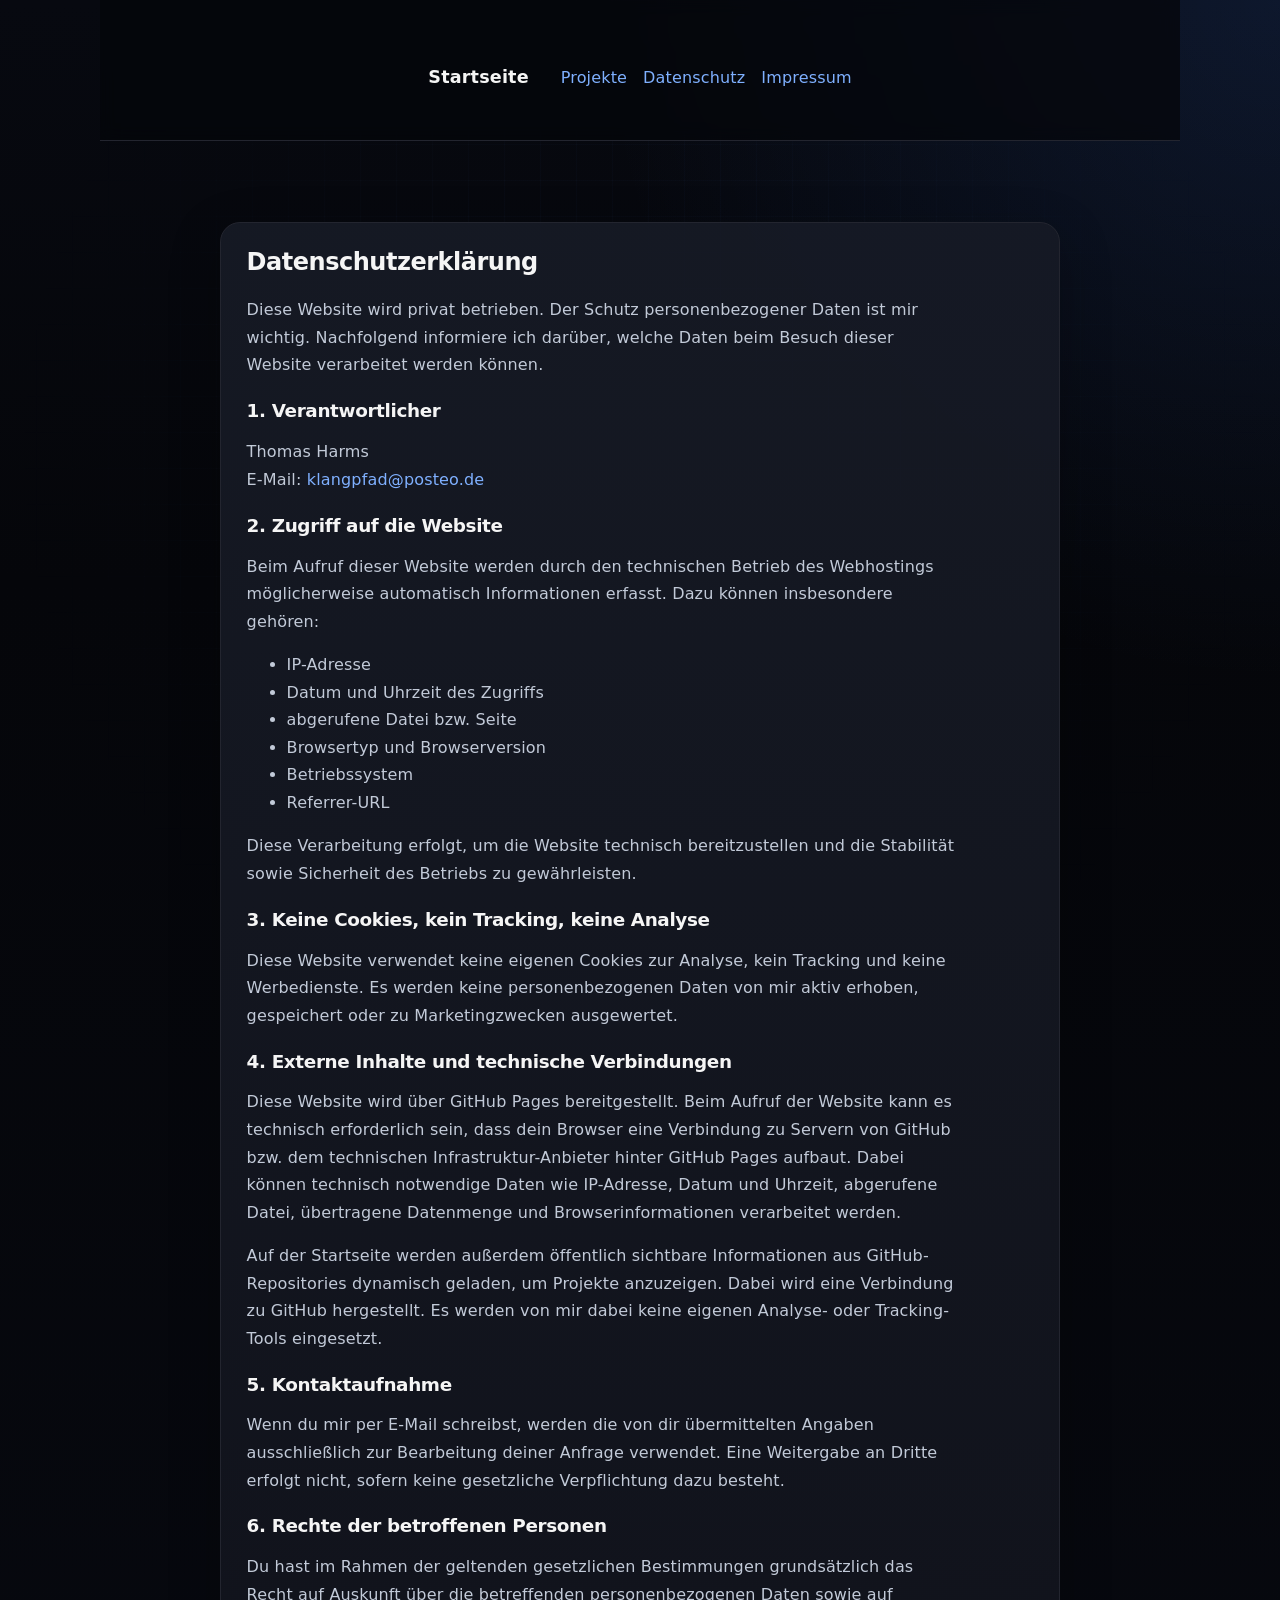
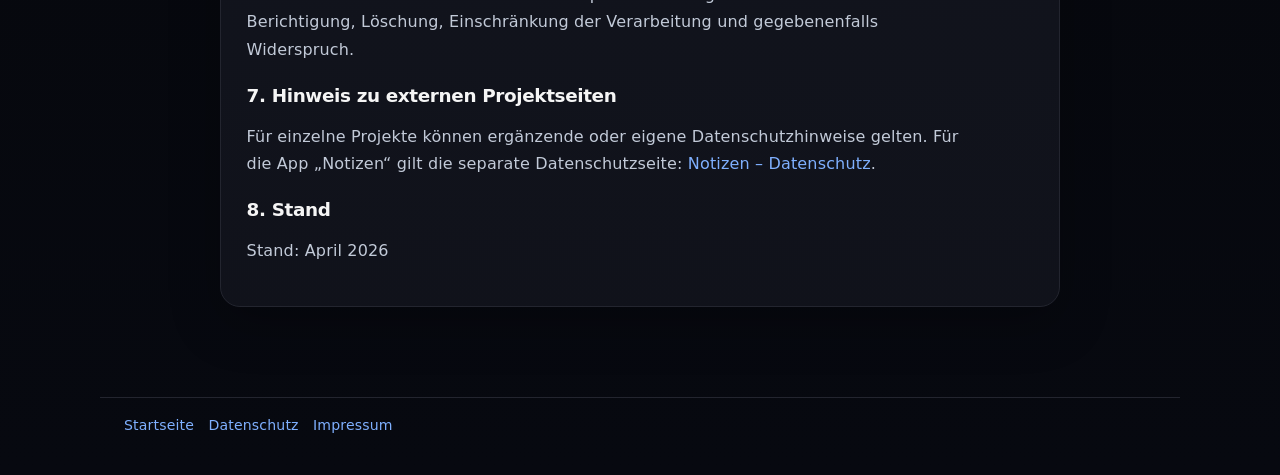
==== commit a5eb6c6c: "Add files via upload" ====
--- a/datenschutz.html
+++ b/datenschutz.html
@@ -102,7 +102,7 @@
       </p>
 
       <h2>8. Stand</h2>
-      <p>Stand: März 2026</p>
+      <p>Stand: April 2026</p>
     </section>
   </main>
 
--- a/style.css
+++ b/style.css
@@ -125,9 +125,10 @@
   align-items: center;
 }
 
-.hero-actions {
-  margin-top: 1.2rem;
-}
+.hero-actions {
+  margin-top: 1.2rem;
+  gap: 0.65rem;
+}
 
 .badge,
 .button,
@@ -150,12 +151,19 @@
   background: rgba(63, 130, 255, 0.08);
 }
 
-.button {
-  padding: 0.68rem 1rem;
-  border: 1px solid var(--line);
-  color: var(--text);
-  background: rgba(255, 255, 255, 0.02);
-}
+.button {
+  padding: 0.68rem 1rem;
+  border: 1px solid var(--line);
+  color: var(--text);
+  background: rgba(255, 255, 255, 0.02);
+}
+
+.hero-actions .main-button {
+  min-width: 10.8rem;
+  justify-content: center;
+  padding-inline: 1.15rem;
+  font-weight: 600;
+}
 
 .button.primary {
   background: linear-gradient(135deg, rgba(63, 130, 255, 0.18), rgba(63, 130, 255, 0.08));
@@ -261,8 +269,7 @@
 
 .grid,
 .stats,
-.github-grid,
-.soundtrack-grid {
+.github-grid {
   display: grid;
   gap: 1.2rem;
 }
@@ -278,11 +285,6 @@
 
 .github-grid {
   grid-template-columns: repeat(auto-fit, minmax(260px, 1fr));
-}
-
-.soundtrack-grid {
-  grid-template-columns: repeat(auto-fit, minmax(240px, 1fr));
-  align-items: stretch;
 }
 
 .card,
@@ -301,7 +303,6 @@
 }
 
 .grid .card,
-.soundtrack-grid .card,
 .repo-card {
   display: flex;
   flex-direction: column;
@@ -333,13 +334,11 @@
   max-width: none;
 }
 
-.grid .card p,
-.soundtrack-grid .card p {
+.grid .card p {
   line-height: 1.66;
 }
 
-.grid .card p:not(.links),
-.soundtrack-grid .card p:not(.links) {
+.grid .card p:not(.links) {
   margin-bottom: 0.75rem;
 }
 
@@ -755,39 +754,115 @@
   opacity: 0.55;
 }
 
-.media-column {
+.container {
+  max-width: 1080px;
+  margin: 0 auto;
+}
+
+.subtitle {
+  color: var(--muted-2);
+  font-size: 0.9rem;
+  margin-top: -0.15rem;
+}
+
+.soundtrack-head {
+  margin-bottom: 1.2rem;
+}
+
+.soundtrack-rows {
   display: flex;
   flex-direction: column;
-}
-
-.media-column h2 {
-  margin: 0 0 2rem 0;
-}
-
-.media-column .card {
-  flex: 1;
+  gap: 1rem;
+}
+
+.media-row {
+  display: grid;
+  grid-template-columns: minmax(0, 1fr) minmax(0, 1fr);
+  gap: 1rem;
+  align-items: stretch;
+}
+
+.media-card {
+  display: flex;
+  flex-direction: column;
+  height: 100%;
+  min-height: 100%;
+}
+
+.featured-card {
+  padding: 1rem 1rem;
+}
+
+.compact-card {
+  padding: 0.8rem 0.95rem;
+}
+
+.compact-card h3 {
+  font-size: 0.98rem;
+  margin-bottom: 0.25rem;
+}
+
+.compact-card p {
+  margin-bottom: 0.45rem;
 }
 
 .soundtrack-cover,
-.soundtrack-video {
+.soundtrack-video,
+.mini-cover {
   width: 100%;
-  max-height: 300px;
-  margin-top: 0.8rem;
   border: 1px solid var(--line);
   border-radius: 16px;
   object-fit: contain;
   background: #000;
 }
 
+.soundtrack-cover,
+.soundtrack-video {
+  max-height: 300px;
+  margin-top: 0.8rem;
+}
+
+.compact-card .soundtrack-video,
+.compact-card .mini-cover {
+  max-height: 160px;
+  margin-top: 0.6rem;
+}
+
 .soundtrack-meta {
   margin-top: 0.6rem;
   color: var(--muted-2);
   font-size: 0.9rem;
 }
 
+.media-card .soundtrack-meta,
+.media-card audio,
+.media-card video {
+  margin-top: auto;
+}
+
+.media-card .soundtrack-cover,
+.media-card .mini-cover,
+.media-card .soundtrack-video {
+  margin-bottom: 0.8rem;
+}
+
 audio {
   width: 100%;
-  margin-top: 1rem;
+}
+
+.compact-card audio,
+.compact-card video {
+  margin-top: 0.6rem;
+}
+
+.mini-cover {
+  opacity: 0.92;
+  transition: opacity 0.2s ease, transform 0.2s ease;
+}
+
+.mini-cover:hover {
+  opacity: 1;
+  transform: scale(1.01);
 }
 
 @media (max-width: 720px) {
@@ -814,8 +889,11 @@
 
   .grid,
   .github-grid,
-  .stats,
-  .soundtrack-grid {
+  .stats {
+    grid-template-columns: 1fr;
+  }
+
+  .media-row {
     grid-template-columns: 1fr;
   }
 
@@ -825,9 +903,13 @@
   }
 
   .grid .card,
-  .soundtrack-grid .card,
   .repo-card {
     min-height: unset;
+  }
+
+  .media-card {
+    min-height: unset;
+    height: auto;
   }
 
   .footer-row,
@@ -862,4 +944,156 @@
   .status-dot {
     animation: none;
   }
-}+}
+
+/* === Media Row Hover Sync (Audio + Video gemeinsam hervorheben) === */
+.media-row:hover .media-card {
+  border-color: rgba(127, 176, 255, 0.35);
+  box-shadow:
+    0 18px 40px rgba(0, 0, 0, 0.34),
+    0 0 0 1px rgba(127, 176, 255, 0.05),
+    0 0 24px rgba(63, 130, 255, 0.12);
+}
+
+/* === Media Card Text Spacing Feinschliff === */
+.media-card p:last-of-type {
+  margin-top: 0.6rem;
+}
+
+/* === Legal Pages / Impressum / Datenschutz === */
+.site-header {
+  border-bottom: 1px solid var(--line);
+  background: rgba(5, 6, 10, 0.72);
+  backdrop-filter: blur(8px);
+}
+
+.site-header .container {
+  max-width: 840px;
+  margin: 0 auto;
+}
+
+
+.site-nav {
+  display: flex;
+  justify-content: flex-start;   /* statt space-between */
+  align-items: center;
+  gap: 2rem;
+  padding: 1rem 0;
+}
+
+.logo {
+  font-size: 1.1rem;
+  font-weight: 600;
+  color: var(--text);
+  text-decoration: none;
+}
+
+.logo:hover {
+  text-decoration: none;
+  color: #a9c6ff;
+}
+
+.nav-links {
+  list-style: none;
+  display: flex;
+  flex-wrap: wrap;
+  gap: 1rem;
+  margin: 0;
+  padding: 0;
+}
+
+.nav-links li {
+  margin: 0;
+  padding: 0;
+}
+
+.nav-links a {
+  color: var(--accent);
+  text-decoration: none;
+}
+
+.nav-links a:hover {
+  color: #a9c6ff;
+  text-decoration: underline;
+}
+
+.content-page {
+  max-width: 840px;
+  margin: 0 auto;
+  padding: 2.5rem 0 3rem;
+}
+ 
+.panel {
+  max-width: 840px;
+  padding: 1.6rem;
+  border-radius: 20px;
+  background: linear-gradient(180deg, rgba(22, 26, 37, 0.95), rgba(17, 19, 28, 0.95));
+  border: 1px solid var(--line);
+  box-shadow: var(--shadow);
+}
+
+.panel h1 {
+  margin-top: 0;
+}
+
+.panel h2 {
+  margin-top: 1.4rem;
+  font-size: 1.15rem;
+}
+
+.panel p,
+.panel li {
+  max-width: 70ch;
+  color: var(--muted);
+  line-height: 1.72;
+}
+
+.site-footer {
+  border-top: 1px solid var(--line);
+  padding: 1rem 1.5rem 2.4rem;
+  max-width: 1080px;
+  margin: 0 auto;
+  font-size: 0.88rem;
+  color: #888;
+}
+
+@media (max-width: 720px) {
+  .site-nav {
+    flex-direction: column;
+    align-items: flex-start;
+  }
+
+  .nav-links {
+    flex-direction: column;
+    gap: 0.6rem;
+  }
+
+ 
+  .panel {
+    padding: 1.2rem;
+  }
+}
+
+.site-header .container {
+  max-width: 840px;
+  margin: 0 auto;
+}
+
+/* Closing Statement */
+
+.closing-statement {
+  margin-top: -1.4rem;
+  padding: 1.2rem 0 2.2rem;
+}
+
+
+.closing-statement .container {
+  text-align: center;
+}
+
+.closing-statement p {
+  margin: 0;
+  font-size: 1.05rem;
+  line-height: 1.7;
+  color: rgba(220, 232, 255, 0.82);
+}
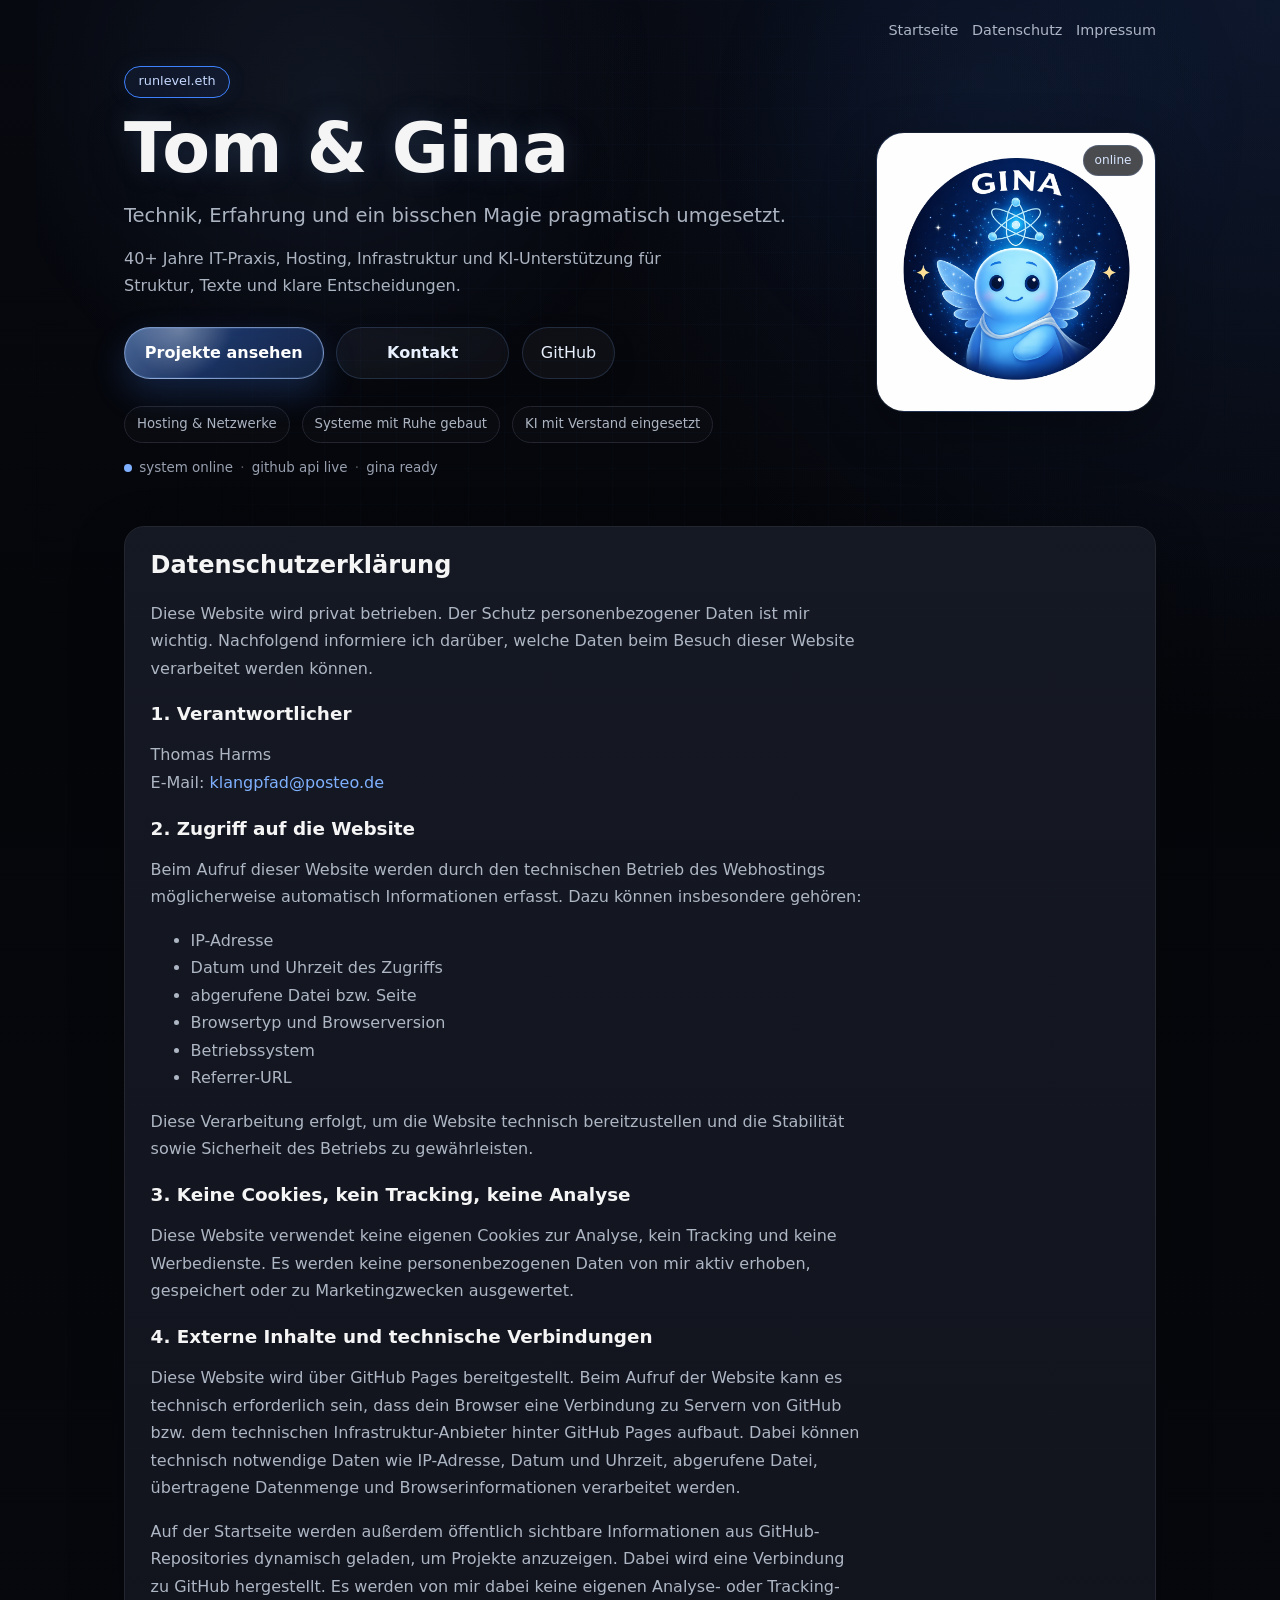
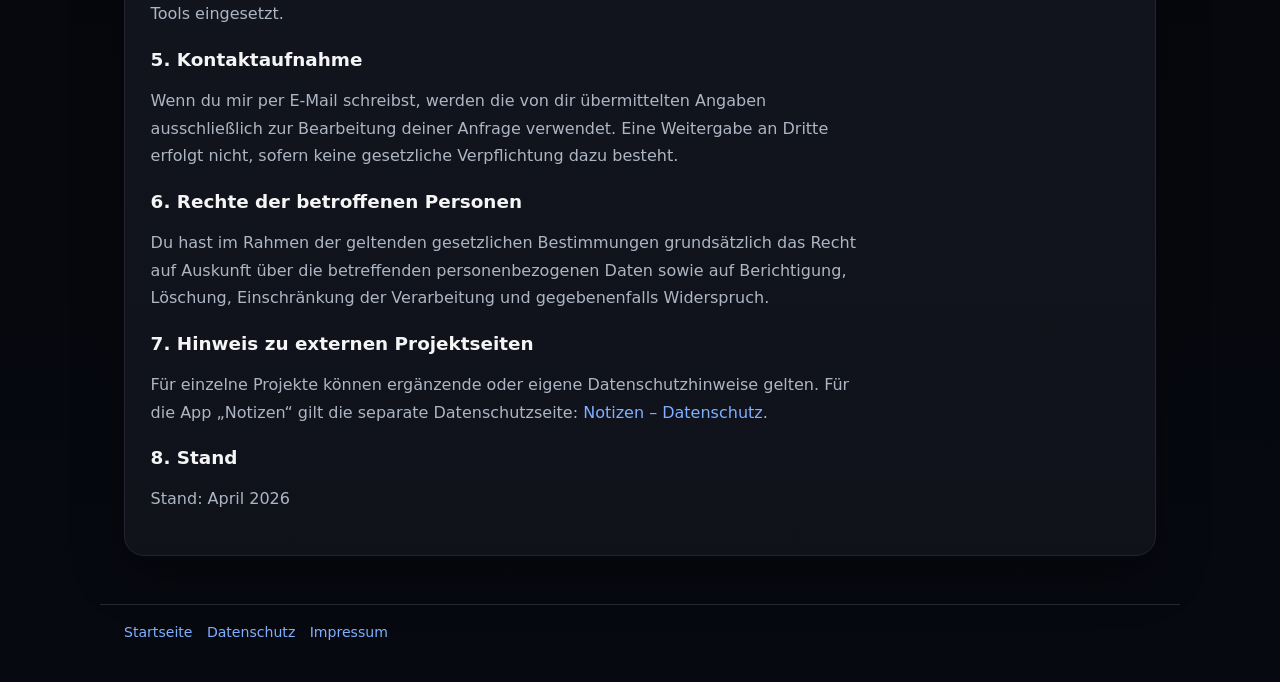
==== commit 9d3639d4: "Add files via upload" ====
--- a/datenschutz.html
+++ b/datenschutz.html
@@ -8,16 +8,43 @@
   <link rel="stylesheet" href="style.css">
 </head>
 <body>
-  <header class="site-header">
-    <div class="container">
-      <nav class="site-nav" aria-label="Hauptnavigation">
-        <a class="logo" href="index.html">Startseite</a>
-        <ul class="nav-links">
-          <li><a href="index.html#projekte">Projekte</a></li>
-          <li><a href="datenschutz.html" aria-current="page">Datenschutz</a></li>
-          <li><a href="impressum.html">Impressum</a></li>
-        </ul>
-      </nav>
+  <header>
+    <nav class="hero-legal-nav" aria-label="Hauptnavigation">
+      <a href="index.html">Startseite</a>
+      <a href="datenschutz.html" aria-current="page">Datenschutz</a>
+      <a href="impressum.html">Impressum</a>
+    </nav>
+
+    <div class="hero-text">
+      <a class="badge ens" href="https://app.ens.domains/runlevel.eth" target="_blank" rel="noopener noreferrer">runlevel.eth</a>
+      <h1>Tom &amp; Gina</h1>
+      <p class="hero-copy">Technik, Erfahrung und ein bisschen Magie pragmatisch umgesetzt.</p>
+      <p>40+ Jahre IT-Praxis, Hosting, Infrastruktur und KI-Unterst&uuml;tzung f&uuml;r Struktur, Texte und klare Entscheidungen.</p>
+
+      <div class="hero-actions">
+        <a class="button primary main-button" href="index.html#projekte">Projekte ansehen</a>
+        <a class="button main-button" href="mailto:klangpfad@posteo.de">Kontakt</a>
+        <a class="button" href="index.html#github">GitHub</a>
+      </div>
+
+      <div class="meta-row" aria-label="Schwerpunkte">
+        <span class="meta-pill">Hosting &amp; Netzwerke</span>
+        <span class="meta-pill">Systeme mit Ruhe gebaut</span>
+        <span class="meta-pill">KI mit Verstand eingesetzt</span>
+      </div>
+
+      <div class="system-status" aria-label="Systemstatus">
+        <span class="status-dot"></span>
+        <span>system online</span>
+        <span class="status-sep">&middot;</span>
+        <span>github api live</span>
+        <span class="status-sep">&middot;</span>
+        <span>gina ready</span>
+      </div>
+    </div>
+
+    <div class="hero-image">
+      <img src="gina.png" alt="Gina - KI-Avatar" loading="lazy">
     </div>
   </header>
 
@@ -114,4 +141,4 @@
     </div>
   </footer>
 </body>
-</html>+</html>
--- a/style.css
+++ b/style.css
@@ -5,37 +5,51 @@
   --panel-2: #161a25;
   --line: #23252f;
   --text: #f5f5f5;
-  --muted: #c2cad8;
+  --muted: rgba(213, 223, 238, 0.8);
   --muted-2: #98a0af;
-  --accent: #7fb0ff;
-  --accent-strong: #3f82ff;
-  --glow: rgba(63, 130, 255, 0.18);
-  --shadow: 0 16px 50px rgba(0, 0, 0, 0.25);
-  --mouse-x: 50vw;
-  --mouse-y: 50vh;
-}
+  --accent: #7fb0ff;
+  --accent-strong: #3f82ff;
+  --glow: rgba(63, 130, 255, 0.22);
+  --shadow: 0 18px 54px rgba(0, 0, 0, 0.3);
+  --shadow-soft: 0 18px 42px rgba(0, 0, 0, 0.24);
+  --mouse-x: 50vw;
+  --mouse-y: 50vh;
+}
 
 * {
   box-sizing: border-box;
 }
 
-html {
-  scroll-behavior: smooth;
-}
-
-body {
-  margin: 0;
-  font-family: system-ui, -apple-system, BlinkMacSystemFont, "Segoe UI", sans-serif;
-  line-height: 1.58;
-  letter-spacing: 0.01em;
+html {
+  scroll-behavior: smooth;
+  overflow-x: hidden;
+}
+
+body {
+  margin: 0;
+  overflow-x: hidden;
+  font-family: system-ui, -apple-system, BlinkMacSystemFont, "Segoe UI", sans-serif;
+  line-height: 1.64;
+  letter-spacing: 0;
   text-rendering: optimizeLegibility;
   -webkit-font-smoothing: antialiased;
   -moz-osx-font-smoothing: grayscale;
   background:
     radial-gradient(circle at top right, rgba(63, 130, 255, 0.12), transparent 28%),
-    linear-gradient(180deg, #070910 0%, var(--bg) 28%, #070910 100%);
-  color: var(--text);
-}
+    linear-gradient(180deg, #070910 0%, var(--bg) 28%, #070910 100%);
+  color: var(--text);
+  animation: page-fade-in 0.55s ease-out both;
+}
+
+@keyframes page-fade-in {
+  from {
+    opacity: 0;
+  }
+
+  to {
+    opacity: 1;
+  }
+}
 
 body::before {
   content: "";
@@ -78,40 +92,78 @@
   z-index: 1;
 }
 
-header {
-  position: relative;
-  padding: 3rem 1.5rem 2rem;
-  max-width: 1080px;
-  margin: 0 auto;
-  display: flex;
-  flex-wrap: wrap;
-  align-items: center;
-  gap: 2.2rem;
-}
-
-.hero-text {
-  flex: 1 1 320px;
-}
-
-.hero-text h1 {
-  font-size: clamp(2.4rem, 6vw, 4rem);
-  line-height: 1.03;
-  letter-spacing: -0.03em;
-  margin: 0 0 0.75rem;
-}
-
-.hero-text p {
-  margin: 0.5rem 0;
-  color: var(--muted);
-  max-width: 60ch;
-  line-height: 1.68;
-}
-
-.hero-copy {
-  font-size: 1.08rem;
-  line-height: 1.72;
-  color: #d7dfec;
-}
+header {
+  position: relative;
+  padding: 4.1rem 1.5rem 2.9rem;
+  max-width: 1080px;
+  min-width: 0;
+  margin: 0 auto;
+  display: flex;
+  flex-wrap: wrap;
+  align-items: center;
+  gap: 3rem;
+}
+
+header::before {
+  content: "";
+  position: absolute;
+  inset: 0 -5vw;
+  pointer-events: none;
+  background:
+    radial-gradient(circle at 24% 18%, rgba(127, 176, 255, 0.11), transparent 34%),
+    radial-gradient(circle at 78% 24%, rgba(63, 130, 255, 0.08), transparent 28%);
+  opacity: 0.78;
+  z-index: -1;
+}
+
+.hero-legal-nav {
+  position: absolute;
+  top: 1.2rem;
+  right: 1.5rem;
+  display: flex;
+  flex-wrap: wrap;
+  justify-content: flex-end;
+  gap: 0.85rem;
+  font-size: 0.9rem;
+}
+
+.hero-legal-nav a {
+  color: var(--muted);
+  text-decoration: none;
+}
+
+.hero-legal-nav a:hover {
+  color: var(--accent);
+  text-decoration: underline;
+}
+
+.hero-text {
+  flex: 1 1 320px;
+}
+
+.hero-text h1 {
+  font-size: 4.35rem;
+  line-height: 0.98;
+  letter-spacing: 0;
+  margin: 0 0 1.05rem;
+  text-wrap: balance;
+  text-shadow:
+    0 0 28px rgba(127, 176, 255, 0.2),
+    0 14px 44px rgba(0, 0, 0, 0.38);
+}
+
+.hero-text p {
+  margin: 0.72rem 0;
+  color: var(--muted);
+  max-width: 60ch;
+  line-height: 1.74;
+}
+
+.hero-copy {
+  font-size: 1.22rem;
+  line-height: 1.76;
+  color: #e0e8f6;
+}
 
 .hero-actions,
 .meta-row,
@@ -126,8 +178,8 @@
 }
 
 .hero-actions {
-  margin-top: 1.2rem;
-  gap: 0.65rem;
+  margin-top: 1.65rem;
+  gap: 0.8rem;
 }
 
 .badge,
@@ -142,37 +194,74 @@
   text-decoration: none;
 }
 
-.badge {
-  padding: 0.25rem 0.8rem;
-  border: 1px solid var(--accent-strong);
-  font-size: 0.8rem;
-  margin-bottom: 0.8rem;
-  color: #c7d9ff;
-  background: rgba(63, 130, 255, 0.08);
-}
-
+.badge {
+  padding: 0.3rem 0.85rem;
+  border: 1px solid var(--accent-strong);
+  font-size: 0.8rem;
+  margin-bottom: 1rem;
+  color: #c7d9ff;
+  background: rgba(63, 130, 255, 0.08);
+  box-shadow: 0 0 22px rgba(63, 130, 255, 0.08);
+}
+
 .button {
-  padding: 0.68rem 1rem;
-  border: 1px solid var(--line);
-  color: var(--text);
-  background: rgba(255, 255, 255, 0.02);
+  padding: 0.76rem 1.12rem;
+  border: 1px solid rgba(127, 176, 255, 0.18);
+  color: #e9f1ff;
+  background: rgba(255, 255, 255, 0.035);
+  box-shadow: 0 10px 24px rgba(0, 0, 0, 0.16);
+  backdrop-filter: blur(10px);
 }
 
 .hero-actions .main-button {
   min-width: 10.8rem;
   justify-content: center;
-  padding-inline: 1.15rem;
+  padding-inline: 1.24rem;
   font-weight: 600;
 }
-
-.button.primary {
-  background: linear-gradient(135deg, rgba(63, 130, 255, 0.18), rgba(63, 130, 255, 0.08));
-  border-color: rgba(127, 176, 255, 0.3);
-}
-
-.meta-row {
-  margin-top: 1.4rem;
-}
+
+.button.primary {
+  color: #ffffff;
+  background:
+    radial-gradient(circle at 28% 0%, rgba(255, 255, 255, 0.28), transparent 34%),
+    linear-gradient(135deg, rgba(127, 176, 255, 0.58), rgba(63, 130, 255, 0.34) 48%, rgba(63, 130, 255, 0.2));
+  border-color: rgba(176, 205, 255, 0.6);
+  box-shadow:
+    0 14px 34px rgba(63, 130, 255, 0.22),
+    0 0 0 1px rgba(127, 176, 255, 0.12) inset;
+}
+
+.button:hover {
+  color: #ffffff;
+  text-decoration: none;
+  transform: translateY(-1px);
+  border-color: rgba(127, 176, 255, 0.42);
+  background: rgba(127, 176, 255, 0.1);
+  box-shadow:
+    0 16px 34px rgba(0, 0, 0, 0.26),
+    0 0 28px rgba(63, 130, 255, 0.14);
+}
+
+.button.primary:hover {
+  border-color: rgba(206, 224, 255, 0.78);
+  background:
+    radial-gradient(circle at 28% 0%, rgba(255, 255, 255, 0.34), transparent 36%),
+    linear-gradient(135deg, rgba(141, 187, 255, 0.68), rgba(63, 130, 255, 0.46) 50%, rgba(63, 130, 255, 0.26));
+  box-shadow:
+    0 18px 42px rgba(63, 130, 255, 0.3),
+    0 0 34px rgba(63, 130, 255, 0.18);
+}
+
+.button:active {
+  transform: translateY(1px);
+  box-shadow:
+    0 8px 18px rgba(0, 0, 0, 0.22),
+    0 0 16px rgba(63, 130, 255, 0.1);
+}
+
+.meta-row {
+  margin-top: 1.65rem;
+}
 
 .meta-pill {
   padding: 0.42rem 0.75rem;
@@ -213,66 +302,400 @@
   height: auto;
 }
 
-main {
-  max-width: 1080px;
-  margin: 0 auto;
-  padding: 0 1.5rem 3rem;
-}
-
-section {
-  margin: 2.6rem 0;
-}
-
-.js-enhanced .reveal-on-scroll {
-  opacity: 0;
-  transform: translateY(18px);
-  transition:
-    opacity 0.65s ease,
-    transform 0.65s ease;
-}
-
-.js-enhanced .reveal-on-scroll.visible {
-  opacity: 1;
-  transform: translateY(0);
-}
-
-.section-head {
-  display: flex;
-  justify-content: space-between;
-  align-items: end;
-  gap: 1rem;
-  flex-wrap: wrap;
-  margin-bottom: 1.1rem;
-}
-
-h1,
-h2,
-h3 {
-  letter-spacing: -0.02em;
-  line-height: 1.14;
-}
-
-h2 {
-  font-size: 1.5rem;
-  margin: 0;
-}
-
-h3 {
-  line-height: 1.24;
-}
-
-.section-note {
-  color: var(--muted-2);
-  font-size: 0.95rem;
-  letter-spacing: 0.01em;
-}
-
-.grid,
-.stats,
-.github-grid {
-  display: grid;
-  gap: 1.2rem;
-}
+main {
+  max-width: 1080px;
+  min-width: 0;
+  margin: 0 auto;
+  padding: 0 1.5rem 3rem;
+}
+
+.gina-dashboard-strip {
+  margin: 0 0 1.8rem;
+  min-width: 0;
+  max-width: 100%;
+}
+
+.gina-dashboard-bar {
+  display: grid;
+  grid-template-columns: minmax(142px, 0.54fr) minmax(0, 1.46fr);
+  gap: 0.5rem;
+  align-items: stretch;
+  padding: 0.95rem 1rem;
+  border-radius: 20px;
+  border: 1px solid rgba(127, 176, 255, 0.14);
+  background: linear-gradient(180deg, rgba(15, 19, 29, 0.84), rgba(11, 14, 23, 0.88));
+  box-shadow: var(--shadow);
+  backdrop-filter: blur(6px);
+  overflow: hidden;
+  min-width: 0;
+  width: 100%;
+  max-width: 100%;
+}
+
+.gina-dashboard-bar,
+.gina-dashboard-bar * {
+  font-family: "SFMono-Regular", Consolas, "Liberation Mono", Menlo, monospace;
+}
+
+.gina-dashboard-bar__brand,
+.gina-dashboard-bar__section {
+  min-width: 0;
+  max-width: 100%;
+  padding: 0.35rem 1rem;
+}
+
+.gina-dashboard-bar__section {
+  border-left: 1px solid rgba(127, 176, 255, 0.12);
+  padding-left: 0.9rem;
+}
+
+.gina-dashboard-bar__brand {
+  display: flex;
+  align-items: center;
+  gap: 0.55rem;
+  padding-left: 0.7rem;
+  padding-right: 0.45rem;
+}
+
+.gina-dashboard-bar__brand-copy {
+  display: grid;
+  gap: 0.22rem;
+  min-width: 0;
+}
+
+.gina-dashboard-bar__brand-copy h2,
+.gina-dashboard-bar__section h3 {
+  margin: 0;
+  font-size: 0.82rem;
+  font-weight: 600;
+  letter-spacing: 0.12em;
+  text-transform: uppercase;
+}
+
+.gina-dashboard-bar__brand-copy h2 {
+  color: var(--text);
+}
+
+.gina-dashboard-bar__section h3 {
+  margin-bottom: 0.9rem;
+  color: var(--accent-strong);
+}
+
+.gina-dashboard-bar__linked {
+  position: relative;
+  display: inline-flex;
+  align-items: center;
+  gap: 0.45rem;
+  color: #7be9a7;
+  font-size: 0.8rem;
+  text-transform: uppercase;
+  letter-spacing: 0.08em;
+}
+
+.gina-dashboard-bar__latency {
+  display: inline-flex;
+  align-items: center;
+  color: rgba(127, 176, 255, 0.7);
+  font-size: 0.64rem;
+  letter-spacing: 0.08em;
+  text-transform: uppercase;
+  font-variant-numeric: tabular-nums;
+}
+
+.gina-dashboard-bar__linked::before {
+  content: "";
+  width: 8px;
+  height: 8px;
+  border-radius: 50%;
+  background: #7be9a7;
+  box-shadow: 0 0 12px rgba(123, 233, 167, 0.45);
+}
+
+.gina-dashboard-bar__icon {
+  position: relative;
+  flex: 0 0 48px;
+  width: 48px;
+  height: 48px;
+}
+
+.gina-dashboard-bar__orbit,
+.gina-dashboard-bar__orbit--reverse {
+  position: absolute;
+  inset: 7px;
+  border: 1px solid rgba(127, 176, 255, 0.55);
+  border-radius: 50%;
+}
+
+.gina-dashboard-bar__orbit {
+  transform: rotate(28deg) scaleX(1.15);
+}
+
+.gina-dashboard-bar__orbit--reverse {
+  transform: rotate(-32deg) scaleY(0.7);
+}
+
+.gina-dashboard-bar__nucleus {
+  position: absolute;
+  top: 50%;
+  left: 50%;
+  width: 10px;
+  height: 10px;
+  border-radius: 50%;
+  background: #56dbe8;
+  box-shadow: 0 0 18px rgba(86, 219, 232, 0.45);
+  transform: translate(-50%, -50%);
+}
+
+.gina-dashboard-bar__metrics {
+  display: grid;
+  grid-template-columns: repeat(4, minmax(0, 1fr));
+  gap: 0.5rem;
+  min-width: 0;
+  width: 100%;
+  max-width: 100%;
+}
+
+.gina-dashboard-bar__metric {
+  min-width: 0;
+  max-width: 100%;
+  display: grid;
+  gap: 0.35rem;
+  padding: 0 1rem;
+  border-left: 1px solid rgba(127, 176, 255, 0.12);
+}
+
+.gina-dashboard-bar__metrics .gina-dashboard-bar__metric:first-child {
+  border-left: 0;
+  padding-left: 0;
+}
+
+.gina-dashboard-bar__metrics .gina-dashboard-bar__metric:last-child {
+  padding-right: 0;
+}
+
+.gina-dashboard-bar__metrics--time {
+  grid-template-columns: repeat(3, minmax(0, 1fr));
+  gap: 0.8rem 1.1rem;
+}
+
+.gina-dashboard-bar__metrics--time .gina-dashboard-bar__metric {
+  padding: 0 0.9rem;
+}
+
+.gina-dashboard-bar__metrics--time .gina-dashboard-bar__metric:nth-child(3n + 1) {
+  border-left: 0;
+  padding-left: 0;
+}
+
+.gina-dashboard-bar__metrics--time .gina-dashboard-bar__metric:nth-child(3n) {
+  padding-right: 0;
+}
+
+.gina-dashboard-bar__label,
+.gina-dashboard-bar__subvalue {
+  color: var(--muted-2);
+  font-size: 0.8rem;
+}
+
+.gina-dashboard-bar__flag {
+  display: inline-block;
+  width: 14px;
+  height: 10px;
+  margin-right: 0.4rem;
+  vertical-align: -1px;
+  border-radius: 2px;
+  background-position: center;
+  background-repeat: no-repeat;
+  background-size: cover;
+  opacity: 0.78;
+  box-shadow: 0 0 0 1px rgba(255, 255, 255, 0.08);
+}
+
+.gina-dashboard-bar__flag--de {
+  background-image: url("data:image/svg+xml,%3Csvg xmlns='http://www.w3.org/2000/svg' viewBox='0 0 14 10'%3E%3Crect width='14' height='10' fill='%23ffce00'/%3E%3Crect width='14' height='6.666' fill='%23dd0000'/%3E%3Crect width='14' height='3.333' fill='%23000000'/%3E%3C/svg%3E");
+}
+
+.gina-dashboard-bar__flag--gb {
+  background-image: url("data:image/svg+xml,%3Csvg xmlns='http://www.w3.org/2000/svg' viewBox='0 0 14 10'%3E%3Crect width='14' height='10' fill='%23012169'/%3E%3Cpath d='M0 0l14 10M14 0L0 10' stroke='%23fff' stroke-width='2'/%3E%3Cpath d='M0 0l14 10M14 0L0 10' stroke='%23C8102E' stroke-width='1'/%3E%3Cpath d='M7 0v10M0 5h14' stroke='%23fff' stroke-width='3'/%3E%3Cpath d='M7 0v10M0 5h14' stroke='%23C8102E' stroke-width='1.6'/%3E%3C/svg%3E");
+}
+
+.gina-dashboard-bar__flag--ae {
+  background-image: url("data:image/svg+xml,%3Csvg xmlns='http://www.w3.org/2000/svg' viewBox='0 0 14 10'%3E%3Crect width='14' height='10' fill='%23fff'/%3E%3Crect width='4' height='10' fill='%23ff0000'/%3E%3Crect x='4' width='10' height='3.333' fill='%23009039'/%3E%3Crect x='4' y='6.667' width='10' height='3.333' fill='%23000000'/%3E%3C/svg%3E");
+}
+
+.gina-dashboard-bar__flag--us {
+  background-image: url("data:image/svg+xml,%3Csvg xmlns='http://www.w3.org/2000/svg' viewBox='0 0 14 10'%3E%3Crect width='14' height='10' fill='%23fff'/%3E%3Cg fill='%23B22234'%3E%3Crect width='14' height='0.77' y='0'/%3E%3Crect width='14' height='0.77' y='1.54'/%3E%3Crect width='14' height='0.77' y='3.08'/%3E%3Crect width='14' height='0.77' y='4.62'/%3E%3Crect width='14' height='0.77' y='6.16'/%3E%3Crect width='14' height='0.77' y='7.7'/%3E%3Crect width='14' height='0.77' y='9.24'/%3E%3C/g%3E%3Crect width='5.6' height='5.39' fill='%233C3B6E'/%3E%3Cg fill='%23fff'%3E%3Ccircle cx='0.8' cy='0.8' r='0.22'/%3E%3Ccircle cx='2' cy='0.8' r='0.22'/%3E%3Ccircle cx='3.2' cy='0.8' r='0.22'/%3E%3Ccircle cx='4.4' cy='0.8' r='0.22'/%3E%3Ccircle cx='1.4' cy='1.6' r='0.22'/%3E%3Ccircle cx='2.6' cy='1.6' r='0.22'/%3E%3Ccircle cx='3.8' cy='1.6' r='0.22'/%3E%3Ccircle cx='0.8' cy='2.4' r='0.22'/%3E%3Ccircle cx='2' cy='2.4' r='0.22'/%3E%3Ccircle cx='3.2' cy='2.4' r='0.22'/%3E%3Ccircle cx='4.4' cy='2.4' r='0.22'/%3E%3Ccircle cx='1.4' cy='3.2' r='0.22'/%3E%3Ccircle cx='2.6' cy='3.2' r='0.22'/%3E%3Ccircle cx='3.8' cy='3.2' r='0.22'/%3E%3Ccircle cx='0.8' cy='4' r='0.22'/%3E%3Ccircle cx='2' cy='4' r='0.22'/%3E%3Ccircle cx='3.2' cy='4' r='0.22'/%3E%3Ccircle cx='4.4' cy='4' r='0.22'/%3E%3C/g%3E%3C/svg%3E");
+}
+
+.gina-dashboard-bar__flag--jp {
+  background-image: url("data:image/svg+xml,%3Csvg xmlns='http://www.w3.org/2000/svg' viewBox='0 0 14 10'%3E%3Crect width='14' height='10' fill='%23fff'/%3E%3Ccircle cx='7' cy='5' r='2.5' fill='%23bc002d'/%3E%3C/svg%3E");
+}
+
+.gina-dashboard-bar__value {
+  color: #69edf0;
+  font-size: 0.98rem;
+  letter-spacing: 0.04em;
+  font-variant-numeric: tabular-nums;
+  white-space: nowrap;
+}
+
+.gina-dashboard-bar__value::before {
+  content: attr(data-day-night);
+  display: inline-block;
+  margin-right: 4px;
+  font-size: 0.78em;
+  opacity: 0.78;
+}
+
+.gina-dashboard-bar__value--local {
+  color: #8ef6f7;
+  font-weight: 600;
+}
+
+.gina-dashboard-bar__value--good {
+  color: #7be9a7;
+}
+
+@media (max-width: 1260px) {
+  .gina-dashboard-bar {
+    grid-template-columns: 1fr;
+    gap: 0;
+  }
+
+  .gina-dashboard-bar__brand,
+  .gina-dashboard-bar__section {
+    border-left: 0;
+    padding-inline: 0;
+  }
+
+  .gina-dashboard-bar__brand {
+    grid-column: auto;
+    grid-row: auto;
+    padding-top: 0;
+    padding-bottom: 0.9rem;
+    border-bottom: 0;
+  }
+
+  .gina-dashboard-bar__section,
+  .gina-dashboard-bar__section:nth-of-type(2),
+  .gina-dashboard-bar__section:nth-of-type(3) {
+    grid-column: auto;
+    grid-row: auto;
+    border-top: 1px solid rgba(127, 176, 255, 0.12);
+    padding-top: 0.95rem;
+  }
+
+  .gina-dashboard-bar__metrics--time {
+    grid-template-columns: repeat(3, minmax(0, 1fr));
+    gap: 0.85rem 1.1rem;
+  }
+
+  .gina-dashboard-bar__metrics--time {
+    grid-template-columns: repeat(3, minmax(0, 1fr));
+    gap: 0.85rem 1.1rem;
+  }
+
+  .gina-dashboard-bar__metric {
+    padding: 0;
+    border-left: 0;
+  }
+}
+
+@media (max-width: 1040px) {
+  .gina-dashboard-bar__metrics--time {
+    grid-template-columns: repeat(2, minmax(0, 1fr));
+  }
+}
+
+@media (max-width: 900px) {
+  header {
+    padding-top: 3.2rem;
+  }
+
+  .hero-text h1 {
+    font-size: 3.65rem;
+  }
+}
+
+@media (max-width: 720px) {
+  .gina-dashboard-bar {
+    gap: 0;
+    min-width: 0;
+    width: 100%;
+    max-width: 100%;
+  }
+
+  .gina-dashboard-bar__metrics,
+  .gina-dashboard-bar__metrics--time {
+    grid-template-columns: 1fr;
+    gap: 0.8rem 1rem;
+    min-width: 0;
+    width: 100%;
+    max-width: 100%;
+  }
+
+  .gina-dashboard-bar__metrics--time .gina-dashboard-bar__metric,
+  .gina-dashboard-bar__metrics--time .gina-dashboard-bar__metric:nth-child(3n + 1),
+  .gina-dashboard-bar__metrics--time .gina-dashboard-bar__metric:nth-child(3n) {
+    padding: 0;
+    border-left: 0;
+  }
+}
+
+section {
+  margin: 3.25rem 0;
+}
+
+.js-enhanced .reveal-on-scroll {
+  opacity: 0;
+  transform: translateY(18px);
+  transition:
+    opacity 0.65s ease,
+    transform 0.65s ease;
+}
+
+.js-enhanced .reveal-on-scroll.visible {
+  opacity: 1;
+  transform: translateY(0);
+}
+
+.section-head {
+  display: flex;
+  justify-content: space-between;
+  align-items: end;
+  gap: 1rem;
+  flex-wrap: wrap;
+  margin-bottom: 1.35rem;
+}
+
+h1,
+h2,
+h3 {
+  letter-spacing: 0;
+  line-height: 1.14;
+}
+
+h2 {
+  font-size: 1.66rem;
+  margin: 0;
+}
+
+h3 {
+  line-height: 1.24;
+}
+
+.section-note {
+  color: var(--muted-2);
+  font-size: 0.95rem;
+  letter-spacing: 0;
+}
+
+.grid,
+.stats,
+.github-grid {
+  display: grid;
+  gap: 1.45rem;
+}
 
 .grid {
   grid-template-columns: repeat(auto-fit, minmax(240px, 1fr));
@@ -287,20 +710,23 @@
   grid-template-columns: repeat(auto-fit, minmax(260px, 1fr));
 }
 
-.card,
-.terminal,
-.repo-card,
-.box {
-  border-radius: 20px;
-  background: linear-gradient(180deg, rgba(22, 26, 37, 0.95), rgba(17, 19, 28, 0.95));
-  border: 1px solid var(--line);
-  box-shadow: var(--shadow);
-}
-
-.card,
-.repo-card {
-  padding: 1.15rem 1.2rem;
-}
+.card,
+.terminal,
+.repo-card,
+.box {
+  border-radius: 20px;
+  background:
+    radial-gradient(circle at 100% 0%, rgba(127, 176, 255, 0.08), transparent 34%),
+    linear-gradient(180deg, rgba(22, 26, 37, 0.82), rgba(17, 19, 28, 0.9));
+  border: 1px solid rgba(127, 176, 255, 0.12);
+  box-shadow: var(--shadow-soft);
+  backdrop-filter: blur(14px);
+}
+
+.card,
+.repo-card {
+  padding: 1.35rem 1.4rem;
+}
 
 .grid .card,
 .repo-card {
@@ -310,20 +736,20 @@
   height: 100%;
 }
 
-.card h3,
-.repo-card h3 {
-  margin-top: 0;
-  margin-bottom: 0.45rem;
-  font-size: 1.08rem;
-}
-
-.card p,
-.repo-card p,
-.box p,
-.box li {
-  color: var(--muted);
-  line-height: 1.66;
-}
+.card h3,
+.repo-card h3 {
+  margin-top: 0;
+  margin-bottom: 0.55rem;
+  font-size: 1.15rem;
+}
+
+.card p,
+.repo-card p,
+.box p,
+.box li {
+  color: var(--muted);
+  line-height: 1.72;
+}
 
 .card p,
 .repo-card p {
@@ -334,13 +760,13 @@
   max-width: none;
 }
 
-.grid .card p {
-  line-height: 1.66;
-}
-
-.grid .card p:not(.links) {
-  margin-bottom: 0.75rem;
-}
+.grid .card p {
+  line-height: 1.72;
+}
+
+.grid .card p:not(.links) {
+  margin-bottom: 0.95rem;
+}
 
 .grid .card p.links {
   margin-top: auto;
@@ -351,47 +777,55 @@
   margin-top: 0;
 }
 
-.tag,
-.mini-tag {
-  padding: 0.16rem 0.5rem;
-  background: rgba(255, 255, 255, 0.025);
-  font-size: 0.72rem;
-  letter-spacing: 0.02em;
-  color: var(--muted-2);
-  margin-top: 0.45rem;
-  border: 1px solid rgba(255, 255, 255, 0.035);
-}
+.tag,
+.mini-tag {
+  padding: 0.2rem 0.58rem;
+  background: rgba(127, 176, 255, 0.045);
+  font-size: 0.72rem;
+  letter-spacing: 0;
+  color: var(--muted-2);
+  margin-top: 0.45rem;
+  border: 1px solid rgba(127, 176, 255, 0.08);
+}
 
 .mini-tag {
   margin-top: 0;
 }
 
-.card .links a,
-.repo-card .links a {
+.card .links a,
+.repo-card .links a {
   display: inline-flex;
   align-items: center;
   gap: 0.35rem;
-  padding: 0.34rem 0.7rem;
-  border: 1px solid var(--line);
-  border-radius: 999px;
-  background: rgba(255, 255, 255, 0.02);
-  color: var(--accent);
-  text-decoration: none;
-  transition:
-    transform 0.18s ease,
-    border-color 0.18s ease,
-    background-color 0.18s ease,
-    color 0.18s ease;
-}
-
-.card .links a:hover,
-.repo-card .links a:hover {
-  color: #a9c6ff;
-  text-decoration: none;
-  border-color: rgba(127, 176, 255, 0.28);
-  background: rgba(127, 176, 255, 0.06);
-  transform: translateY(-1px);
-}
+  padding: 0.38rem 0.78rem;
+  border: 1px solid rgba(127, 176, 255, 0.16);
+  border-radius: 999px;
+  background: rgba(127, 176, 255, 0.045);
+  color: var(--accent);
+  text-decoration: none;
+  transition:
+    transform 0.25s ease,
+    border-color 0.25s ease,
+    background-color 0.25s ease,
+    color 0.25s ease,
+    box-shadow 0.25s ease;
+}
+
+.card .links a:hover,
+.repo-card .links a:hover {
+  color: #a9c6ff;
+  text-decoration: none;
+  border-color: rgba(127, 176, 255, 0.38);
+  background: rgba(127, 176, 255, 0.095);
+  transform: translateY(-1px);
+  box-shadow: 0 0 18px rgba(63, 130, 255, 0.12);
+}
+
+.card .links a:active,
+.repo-card .links a:active {
+  transform: translateY(1px);
+  box-shadow: 0 0 10px rgba(63, 130, 255, 0.08);
+}
 
 .card .links a:focus-visible,
 .repo-card .links a:focus-visible {
@@ -399,21 +833,21 @@
   outline-offset: 3px;
 }
 
-.card,
-.repo-card,
-.button,
+.card,
+.repo-card,
+.button,
 .badge,
 .meta-pill,
 .tag,
 .mini-tag,
 .hero-image {
-  transition:
-    transform 0.22s ease,
-    border-color 0.22s ease,
-    background-color 0.22s ease,
-    color 0.22s ease,
-    box-shadow 0.22s ease;
-}
+  transition:
+    transform 0.25s ease,
+    border-color 0.25s ease,
+    background-color 0.25s ease,
+    color 0.25s ease,
+    box-shadow 0.25s ease;
+}
 
 .card,
 .repo-card {
@@ -427,8 +861,8 @@
   will-change: transform;
 }
 
-.card::before,
-.repo-card::before {
+.card::before,
+.repo-card::before {
   content: "";
   position: absolute;
   inset: 0;
@@ -445,28 +879,31 @@
       transparent 100%
     );
   opacity: 0;
-  transition: opacity 0.22s ease;
-}
-
-.card:hover,
-.repo-card:hover {
-  transform: translateY(-4px);
-  border-color: rgba(127, 176, 255, 0.34);
-  box-shadow:
-    0 18px 40px rgba(0, 0, 0, 0.34),
-    0 0 0 1px rgba(127, 176, 255, 0.05),
-    0 0 24px rgba(63, 130, 255, 0.10);
-}
+  transition: opacity 0.25s ease;
+}
+
+.card:hover,
+.repo-card:hover {
+  transform: translateY(-4px);
+  border-color: rgba(127, 176, 255, 0.38);
+  box-shadow:
+    0 18px 38px rgba(0, 0, 0, 0.32),
+    0 0 0 1px rgba(127, 176, 255, 0.06),
+    0 0 24px rgba(63, 130, 255, 0.12);
+}
 
 .card:hover::before,
 .repo-card:hover::before {
   opacity: 1;
 }
 
-.hero-image:hover {
-  transform: translateY(-2px);
-  border-color: rgba(127, 176, 255, 0.32);
-}
+.hero-image:hover {
+  transform: translateY(-3px) scale(1.012);
+  border-color: rgba(127, 176, 255, 0.32);
+  box-shadow:
+    0 22px 58px rgba(0, 0, 0, 0.34),
+    0 0 34px rgba(63, 130, 255, 0.16);
+}
 
 .project-card::after {
   content: "";
@@ -494,10 +931,12 @@
   opacity: 1;
 }
 
-.terminal {
-  position: relative;
-  overflow: hidden;
-}
+.terminal {
+  position: relative;
+  overflow: hidden;
+  min-width: 0;
+  max-width: 100%;
+}
 
 .terminal-top {
   display: flex;
@@ -520,20 +959,33 @@
   background: rgba(255, 255, 255, 0.16);
 }
 
-.terminal-title {
-  font-size: 0.82rem;
-  color: var(--muted-2);
-  letter-spacing: 0.03em;
-}
-
-.terminal-body {
-  position: relative;
-  margin: 0;
-  padding: 1.1rem 1rem 1.25rem;
-  font: 0.95rem/1.75 "SFMono-Regular", Consolas, "Liberation Mono", Menlo, monospace;
-  color: #d9e7ff;
-  white-space: pre-wrap;
-}
+.terminal-title {
+  font-size: 0.82rem;
+  color: var(--muted-2);
+  letter-spacing: 0.03em;
+  min-width: 0;
+  overflow-wrap: anywhere;
+}
+
+pre {
+  max-width: 100%;
+  min-width: 0;
+  overflow-x: auto;
+}
+
+.terminal-body {
+  position: relative;
+  margin: 0;
+  padding: 1.1rem 1rem 1.25rem;
+  font: 0.95rem/1.75 "SFMono-Regular", Consolas, "Liberation Mono", Menlo, monospace;
+  color: #d9e7ff;
+  white-space: pre-wrap;
+  overflow-wrap: anywhere;
+  word-break: break-word;
+  max-width: 100%;
+  min-width: 0;
+  overflow-x: hidden;
+}
 
 .terminal::after {
   content: "";
@@ -682,13 +1134,15 @@
   font-size: 0.92rem;
 }
 
-#runlevel-console {
-  position: fixed;
-  bottom: 18px;
-  left: 50%;
-  transform: translateX(-50%) translateY(20px);
-  width: min(680px, 92vw);
-  background: #0b0e17;
+#runlevel-console {
+  position: fixed;
+  bottom: 18px;
+  left: 50%;
+  transform: translateX(-50%) translateY(20px);
+  width: min(680px, 92vw);
+  max-width: calc(100vw - 2rem);
+  min-width: 0;
+  background: #0b0e17;
   border: 1px solid rgba(127, 176, 255, 0.25);
   border-radius: 12px;
   font: 0.9rem/1.6 "SFMono-Regular", Consolas, monospace;
@@ -699,11 +1153,14 @@
     0 12px 40px rgba(0, 0, 0, 0.5);
   opacity: 0;
   pointer-events: none;
-  transition:
-    opacity 0.35s ease,
-    transform 0.35s ease;
-  z-index: 999;
-}
+  transition:
+    opacity 0.35s ease,
+    transform 0.35s ease;
+  z-index: 999;
+  overflow-wrap: anywhere;
+  word-break: break-word;
+  overflow-x: hidden;
+}
 
 #runlevel-console.show {
   opacity: 1;
@@ -865,59 +1322,143 @@
   transform: scale(1.01);
 }
 
-@media (max-width: 720px) {
-  header {
-    padding-top: 2rem;
-  }
-
-  .hero-actions,
-  .meta-row,
-  .contact-links,
-  .card .links,
-  .repo-card .links,
-  .footer-links {
-    gap: 0.55rem;
-  }
-
-  .button,
-  .meta-pill,
-  .card .links a,
-  .repo-card .links a {
-    width: 100%;
-    justify-content: center;
-  }
-
-  .grid,
-  .github-grid,
-  .stats {
-    grid-template-columns: 1fr;
-  }
+@media (max-width: 720px) {
+  header {
+    padding-top: 2.4rem;
+    padding-bottom: 2.4rem;
+    gap: 2rem;
+  }
+
+  .hero-text h1 {
+    font-size: 3rem;
+    line-height: 1.02;
+    margin-bottom: 0.95rem;
+  }
+
+  .hero-copy {
+    font-size: 1.12rem;
+  }
+
+  .hero-text p {
+    line-height: 1.72;
+  }
+
+  .hero-actions {
+    margin-top: 1.35rem;
+  }
+
+  .gina-dashboard-strip {
+    margin-bottom: 1.4rem;
+  }
+
+  .gina-dashboard-bar {
+    grid-template-columns: 1fr;
+    padding: 0.9rem;
+    min-width: 0;
+    width: 100%;
+    max-width: 100%;
+  }
+
+  .gina-dashboard-bar__brand,
+  .gina-dashboard-bar__section {
+    min-width: 0;
+    max-width: 100%;
+    padding: 0.7rem 0;
+  }
+
+  .gina-dashboard-bar__section {
+    border-left: 0;
+    border-top: 1px solid rgba(127, 176, 255, 0.12);
+  }
+
+  .gina-dashboard-bar__metrics {
+    grid-template-columns: 1fr;
+    gap: 0.8rem 0.9rem;
+    min-width: 0;
+    width: 100%;
+    max-width: 100%;
+  }
+
+  .gina-dashboard-bar__metrics--time {
+    grid-template-columns: 1fr;
+    min-width: 0;
+    width: 100%;
+    max-width: 100%;
+  }
+
+  .gina-dashboard-bar__metric {
+    min-width: 0;
+    max-width: 100%;
+    padding: 0;
+    border-left: 0;
+  }
+
+  .gina-dashboard-bar__metrics--time .gina-dashboard-bar__metric,
+  .gina-dashboard-bar__metrics--time .gina-dashboard-bar__metric:nth-child(3n + 1),
+  .gina-dashboard-bar__metrics--time .gina-dashboard-bar__metric:nth-child(3n) {
+    padding: 0;
+    border-left: 0;
+  }
+
+  .hero-actions,
+  .meta-row,
+  .contact-links,
+  .card .links,
+  .repo-card .links,
+  .footer-links {
+    gap: 0.68rem;
+  }
+
+  .button,
+  .meta-pill,
+  .card .links a,
+  .repo-card .links a {
+    width: 100%;
+    justify-content: center;
+  }
+
+  .button {
+    min-height: 3.1rem;
+    padding: 0.88rem 1.05rem;
+    font-size: 1rem;
+  }
+
+  section {
+    margin: 2.75rem 0;
+  }
+
+  .grid,
+  .github-grid,
+  .stats {
+    grid-template-columns: 1fr;
+    gap: 1.15rem;
+  }
 
   .media-row {
     grid-template-columns: 1fr;
   }
 
-  .card,
-  .repo-card {
-    padding: 1rem;
-  }
+  .card,
+  .repo-card {
+    padding: 1.18rem;
+  }
 
   .grid .card,
   .repo-card {
     min-height: unset;
   }
 
-  .media-card {
-    min-height: unset;
-    height: auto;
-  }
-
-  .footer-row,
-  .section-head,
-  .repo-card .repo-top {
-    align-items: flex-start;
-  }
-}
+  .media-card {
+    min-height: unset;
+    height: auto;
+  }
+
+  .footer-row,
+  .section-head,
+  .repo-card .repo-top {
+    align-items: flex-start;
+  }
+}
 
 @media (prefers-reduced-motion: reduce) {
   html {
@@ -967,10 +1508,10 @@
   backdrop-filter: blur(8px);
 }
 
-.site-header .container {
-  max-width: 840px;
-  margin: 0 auto;
-}
+.site-header .container {
+  max-width: 1080px;
+  margin: 0 auto;
+}
 
 
 .site-nav {
@@ -1017,16 +1558,17 @@
   text-decoration: underline;
 }
 
-.content-page {
-  max-width: 840px;
-  margin: 0 auto;
-  padding: 2.5rem 0 3rem;
-}
- 
-.panel {
-  max-width: 840px;
-  padding: 1.6rem;
-  border-radius: 20px;
+.content-page {
+  max-width: 1080px;
+  margin: 0 auto;
+  padding: 0 1.5rem 3rem;
+}
+ 
+.panel {
+  max-width: 1080px;
+  margin: 0;
+  padding: 1.6rem;
+  border-radius: 20px;
   background: linear-gradient(180deg, rgba(22, 26, 37, 0.95), rgba(17, 19, 28, 0.95));
   border: 1px solid var(--line);
   box-shadow: var(--shadow);
@@ -1074,10 +1616,10 @@
   }
 }
 
-.site-header .container {
-  max-width: 840px;
-  margin: 0 auto;
-}
+.site-header .container {
+  max-width: 1080px;
+  margin: 0 auto;
+}
 
 /* Closing Statement */
 
